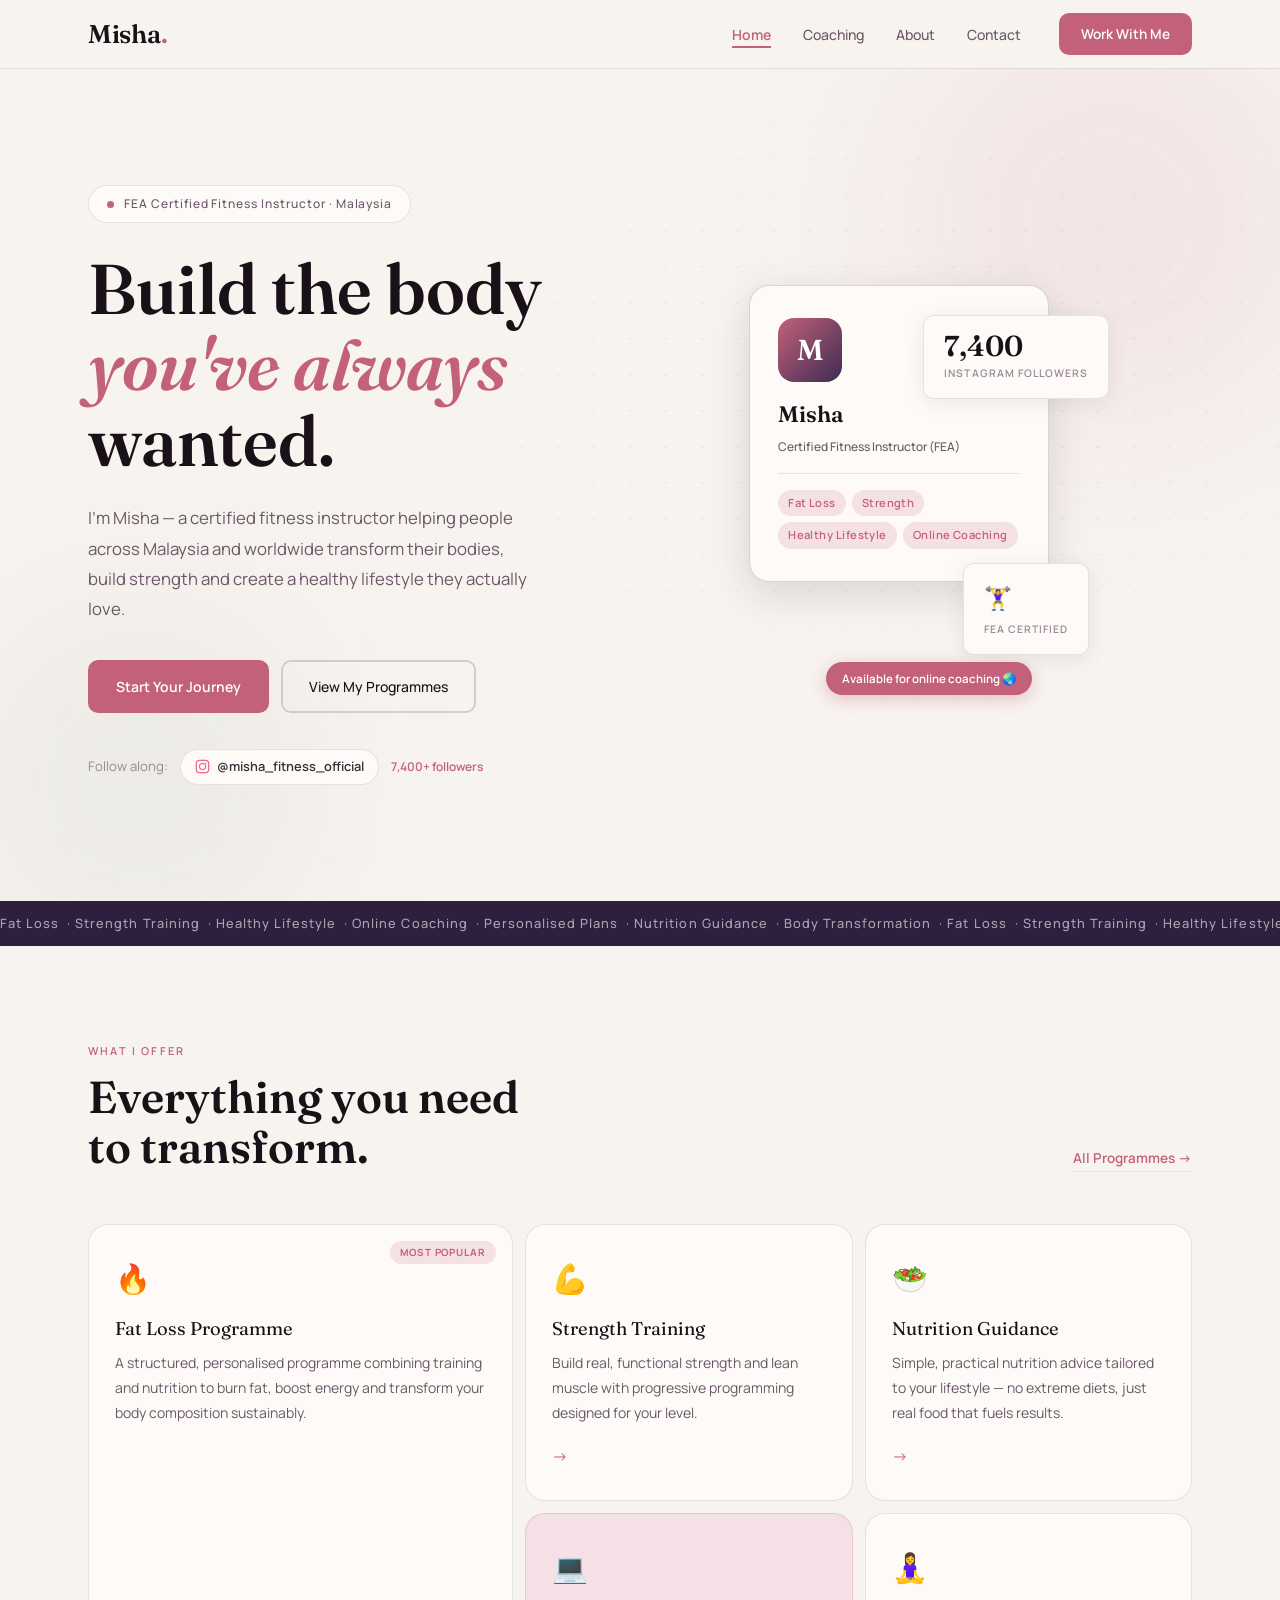
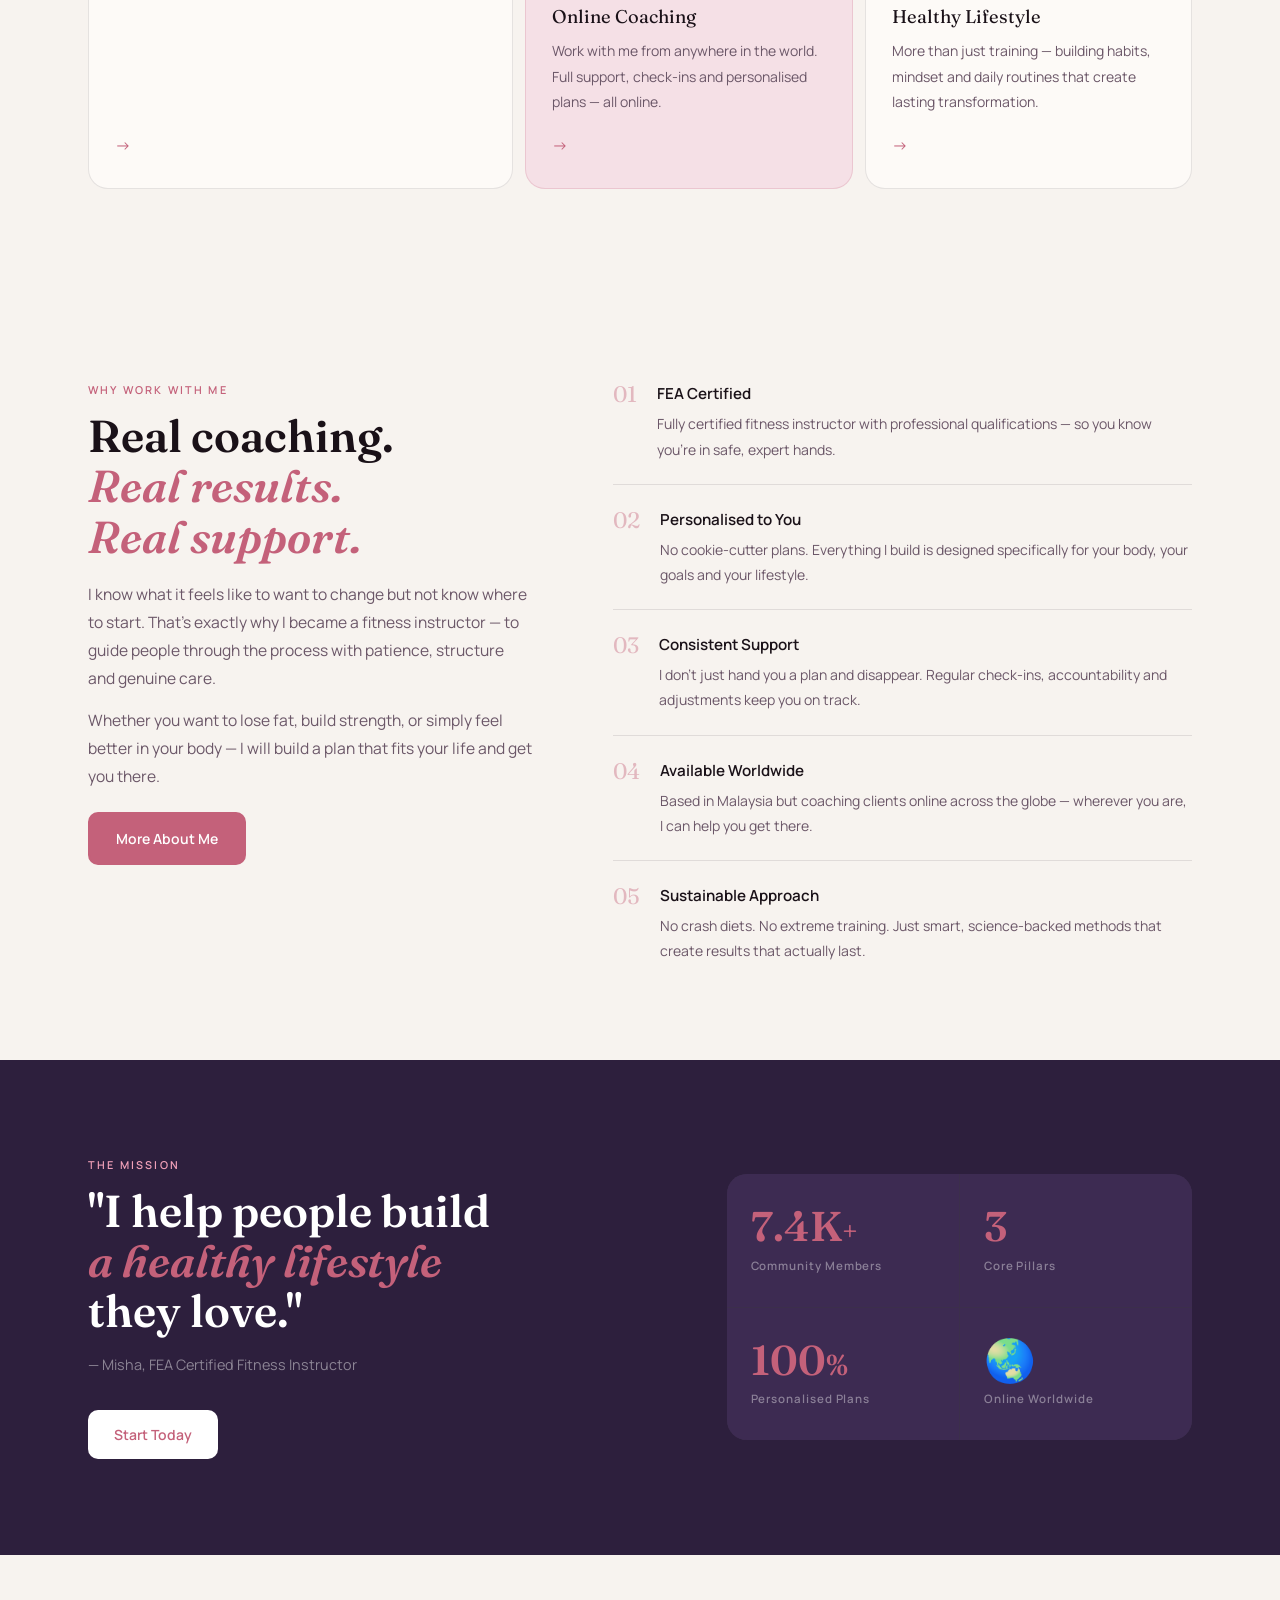
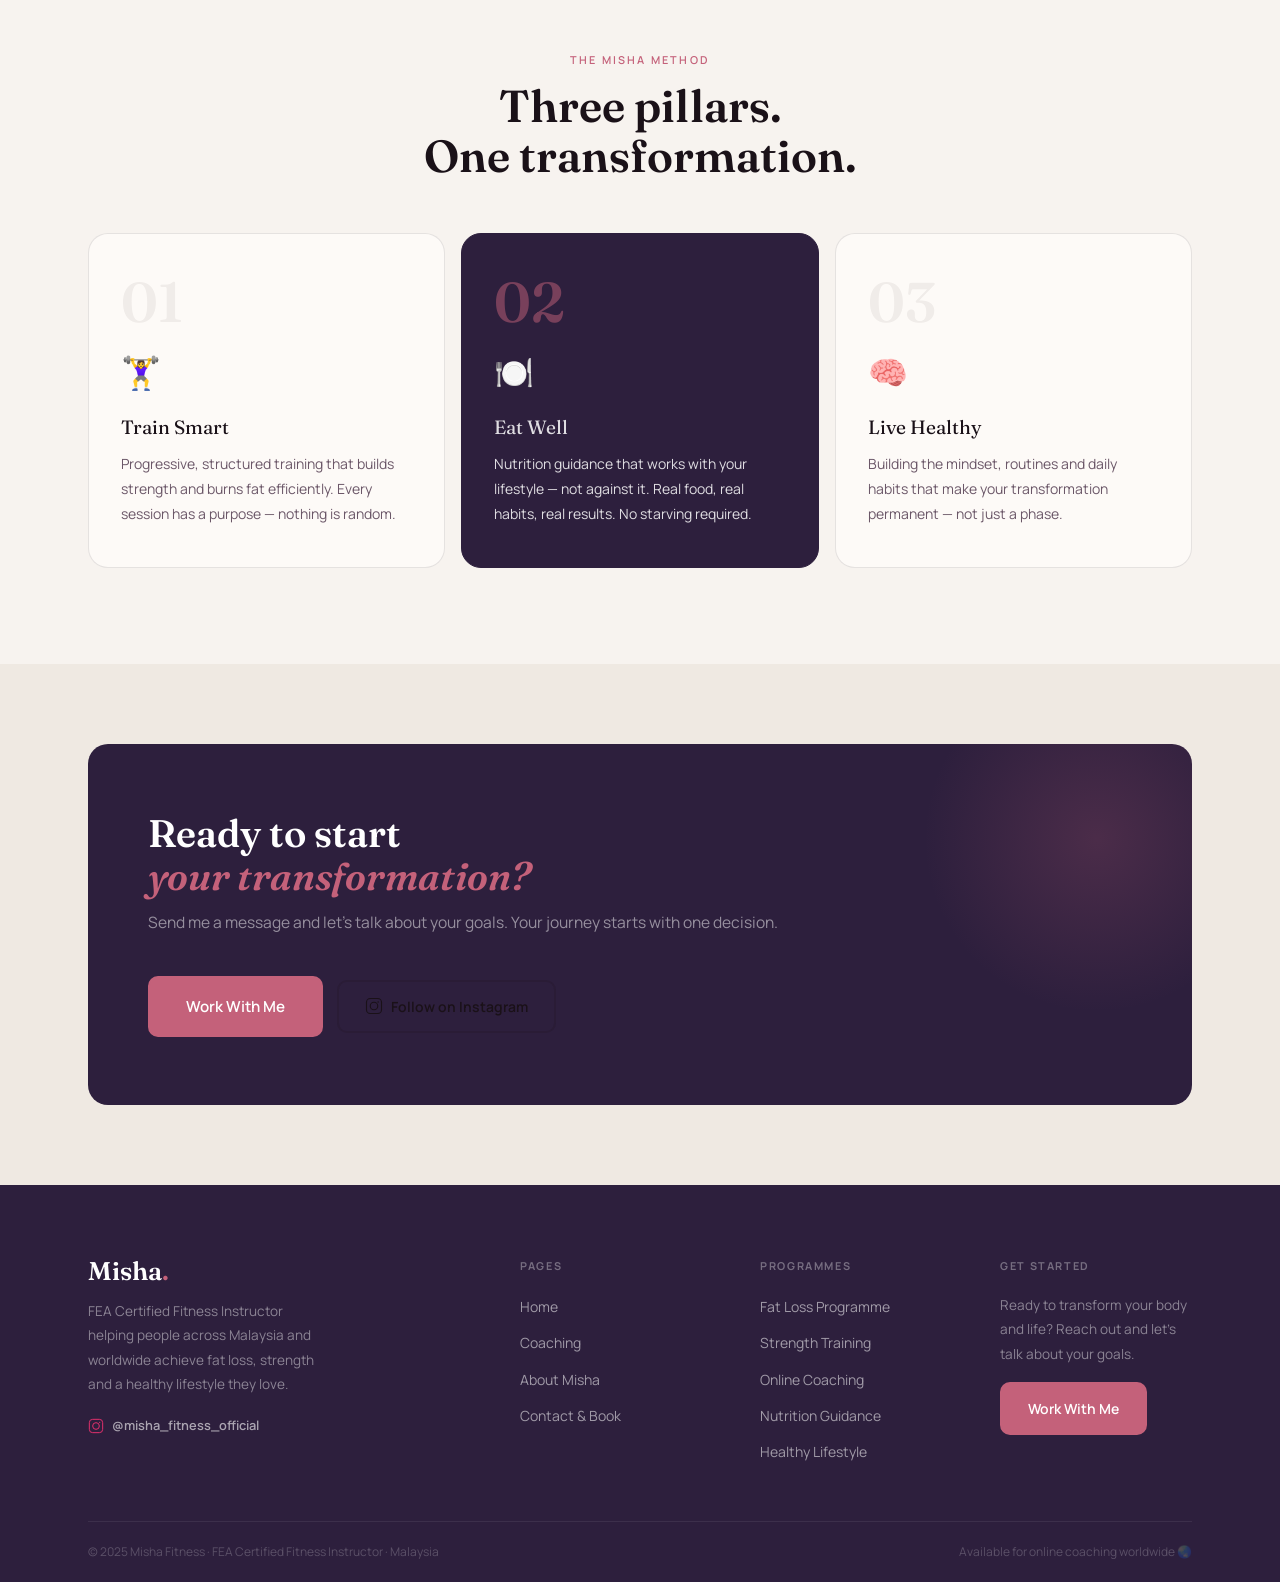
==== index.html @ bc916548 "Add files via upload" ====
<!DOCTYPE html>
<html lang="en">
<head>
  <meta charset="UTF-8"/>
  <meta name="viewport" content="width=device-width, initial-scale=1.0"/>
  <title>Misha Fitness — Certified Fitness Instructor | Malaysia</title>
  <meta name="description" content="Misha Fitness — Certified Fitness Instructor helping you achieve fat loss, strength and a healthy lifestyle. Online coaching, personalised programmes and more."/>
  <link rel="stylesheet" href="styles.css"/>
  <link rel="preconnect" href="https://fonts.googleapis.com"/>
  <link rel="preconnect" href="https://fonts.gstatic.com" crossorigin/>
  <link href="https://fonts.googleapis.com/css2?family=Fraunces:ital,wght@0,300;0,600;0,700;1,300;1,600&family=Manrope:wght@300;400;500;600&display=swap" rel="stylesheet"/>
</head>
<body>

  <div class="preloader" id="preloader">
    <div class="pl-inner">
      <div class="pl-name">Misha<span>.</span></div>
      <div class="pl-sub">Fitness & Coaching</div>
      <div class="pl-bar"><div class="pl-fill"></div></div>
    </div>
  </div>

  <nav class="nav" id="nav">
    <div class="nav-wrap">
      <a href="index.html" class="nav-logo">
        Misha<span>.</span>
      </a>
      <ul class="nav-menu" id="navMenu">
        <li><a href="index.html" class="nm active">Home</a></li>
        <li><a href="coaching.html" class="nm">Coaching</a></li>
        <li><a href="about.html" class="nm">About</a></li>
        <li><a href="contact.html" class="nm">Contact</a></li>
      </ul>
      <a href="contact.html" class="nav-cta">Work With Me</a>
      <button class="burger" id="burger" aria-label="Menu">
        <span></span><span></span><span></span>
      </button>
    </div>
  </nav>

  <section class="hero">
    <div class="hero-bg">
      <div class="hbg-blob blob-1"></div>
      <div class="hbg-blob blob-2"></div>
      <div class="hbg-dots" id="heroDots"></div>
    </div>
    <div class="hero-body">
      <div class="hero-left">
        <div class="hero-badge reveal-up">
          <span class="hb-dot"></span>
          FEA Certified Fitness Instructor · Malaysia
        </div>
        <h1 class="hero-h1 reveal-up d1">
          Build the body<br/>
          <em>you've always</em><br/>
          wanted.
        </h1>
        <p class="hero-p reveal-up d2">
          I'm Misha — a certified fitness instructor helping people across Malaysia and worldwide transform their bodies, build strength and create a healthy lifestyle they actually love.
        </p>
        <div class="hero-btns reveal-up d3">
          <a href="contact.html" class="btn-primary">Start Your Journey</a>
          <a href="coaching.html" class="btn-outline">View My Programmes</a>
        </div>
        <div class="hero-social reveal-up d4">
          <span>Follow along:</span>
          <a href="https://www.instagram.com/misha_fitness_official" target="_blank" class="social-pill">
            <svg viewBox="0 0 24 24" fill="none"><rect x="2" y="2" width="20" height="20" rx="5" stroke="currentColor" stroke-width="1.5"/><circle cx="12" cy="12" r="5" stroke="currentColor" stroke-width="1.5"/><circle cx="17.5" cy="6.5" r="1" fill="currentColor"/></svg>
            @misha_fitness_official
          </a>
          <span class="social-count">7,400+ followers</span>
        </div>
      </div>
      <div class="hero-right reveal-right">
        <div class="hero-visual">
          <div class="hv-main-card">
            <div class="hv-avatar">M</div>
            <div class="hv-name">Misha</div>
            <div class="hv-title">Certified Fitness Instructor (FEA)</div>
            <div class="hv-divider"></div>
            <div class="hv-tags">
              <span>Fat Loss</span>
              <span>Strength</span>
              <span>Healthy Lifestyle</span>
              <span>Online Coaching</span>
            </div>
          </div>
          <div class="hv-stat-card hvc-top">
            <div class="hvc-num" data-target="7400">0</div>
            <div class="hvc-lbl">Instagram Followers</div>
          </div>
          <div class="hv-stat-card hvc-bot">
            <div class="hvc-icon">🏋️‍♀️</div>
            <div class="hvc-lbl">FEA Certified</div>
          </div>
          <div class="hv-float-pill">Available for online coaching 🌏</div>
        </div>
      </div>
    </div>
  </section>

  <div class="scroll-strip">
    <div class="ss-track">
      <span>Fat Loss &nbsp;·&nbsp; </span>
      <span>Strength Training &nbsp;·&nbsp; </span>
      <span>Healthy Lifestyle &nbsp;·&nbsp; </span>
      <span>Online Coaching &nbsp;·&nbsp; </span>
      <span>Personalised Plans &nbsp;·&nbsp; </span>
      <span>Nutrition Guidance &nbsp;·&nbsp; </span>
      <span>Body Transformation &nbsp;·&nbsp; </span>
      <span>Fat Loss &nbsp;·&nbsp; </span>
      <span>Strength Training &nbsp;·&nbsp; </span>
      <span>Healthy Lifestyle &nbsp;·&nbsp; </span>
      <span>Online Coaching &nbsp;·&nbsp; </span>
      <span>Personalised Plans &nbsp;·&nbsp; </span>
      <span>Nutrition Guidance &nbsp;·&nbsp; </span>
      <span>Body Transformation &nbsp;·&nbsp; </span>
    </div>
  </div>

  <section class="section offer-section">
    <div class="container">
      <div class="sec-head">
        <div>
          <div class="sec-label reveal-up">What I Offer</div>
          <h2 class="sec-title reveal-up d1">Everything you need<br/>to transform.</h2>
        </div>
        <a href="coaching.html" class="sec-link reveal-up d2">All Programmes →</a>
      </div>
      <div class="offer-grid">
        <a href="coaching.html" class="offer-card oc-large reveal-up">
          <div class="oc-tag">Most Popular</div>
          <div class="oc-icon">🔥</div>
          <h3>Fat Loss Programme</h3>
          <p>A structured, personalised programme combining training and nutrition to burn fat, boost energy and transform your body composition sustainably.</p>
          <div class="oc-arrow">→</div>
        </a>
        <a href="coaching.html" class="offer-card reveal-up d1">
          <div class="oc-icon">💪</div>
          <h3>Strength Training</h3>
          <p>Build real, functional strength and lean muscle with progressive programming designed for your level.</p>
          <div class="oc-arrow">→</div>
        </a>
        <a href="coaching.html" class="offer-card reveal-up d2">
          <div class="oc-icon">🥗</div>
          <h3>Nutrition Guidance</h3>
          <p>Simple, practical nutrition advice tailored to your lifestyle — no extreme diets, just real food that fuels results.</p>
          <div class="oc-arrow">→</div>
        </a>
        <a href="coaching.html" class="offer-card oc-accent reveal-up d1">
          <div class="oc-icon">💻</div>
          <h3>Online Coaching</h3>
          <p>Work with me from anywhere in the world. Full support, check-ins and personalised plans — all online.</p>
          <div class="oc-arrow">→</div>
        </a>
        <a href="coaching.html" class="offer-card reveal-up d2">
          <div class="oc-icon">🧘‍♀️</div>
          <h3>Healthy Lifestyle</h3>
          <p>More than just training — building habits, mindset and daily routines that create lasting transformation.</p>
          <div class="oc-arrow">→</div>
        </a>
      </div>
    </div>
  </section>

  <section class="section why-section">
    <div class="container">
      <div class="why-grid">
        <div class="why-left reveal-up">
          <div class="sec-label">Why Work With Me</div>
          <h2 class="sec-title">Real coaching.<br/><em>Real results.<br/>Real support.</em></h2>
          <p>I know what it feels like to want to change but not know where to start. That's exactly why I became a fitness instructor — to guide people through the process with patience, structure and genuine care.</p>
          <p>Whether you want to lose fat, build strength, or simply feel better in your body — I will build a plan that fits your life and get you there.</p>
          <a href="about.html" class="btn-primary">More About Me</a>
        </div>
        <div class="why-right">
          <div class="why-point reveal-up">
            <div class="wp-num">01</div>
            <div class="wp-body">
              <h4>FEA Certified</h4>
              <p>Fully certified fitness instructor with professional qualifications — so you know you're in safe, expert hands.</p>
            </div>
          </div>
          <div class="why-point reveal-up d1">
            <div class="wp-num">02</div>
            <div class="wp-body">
              <h4>Personalised to You</h4>
              <p>No cookie-cutter plans. Everything I build is designed specifically for your body, your goals and your lifestyle.</p>
            </div>
          </div>
          <div class="why-point reveal-up d2">
            <div class="wp-num">03</div>
            <div class="wp-body">
              <h4>Consistent Support</h4>
              <p>I don't just hand you a plan and disappear. Regular check-ins, accountability and adjustments keep you on track.</p>
            </div>
          </div>
          <div class="why-point reveal-up d3">
            <div class="wp-num">04</div>
            <div class="wp-body">
              <h4>Available Worldwide</h4>
              <p>Based in Malaysia but coaching clients online across the globe — wherever you are, I can help you get there.</p>
            </div>
          </div>
          <div class="why-point reveal-up d4">
            <div class="wp-num">05</div>
            <div class="wp-body">
              <h4>Sustainable Approach</h4>
              <p>No crash diets. No extreme training. Just smart, science-backed methods that create results that actually last.</p>
            </div>
          </div>
        </div>
      </div>
    </div>
  </section>

  <section class="transform-strip">
    <div class="ts-inner">
      <div class="ts-text reveal-up">
        <div class="sec-label light">The Mission</div>
        <h2>"I help people build<br/><em>a healthy lifestyle</em><br/>they love."</h2>
        <p>— Misha, FEA Certified Fitness Instructor</p>
        <a href="contact.html" class="btn-light">Start Today</a>
      </div>
      <div class="ts-stats reveal-right">
        <div class="tss-item">
          <div class="tss-num">7.4K<span>+</span></div>
          <div class="tss-lbl">Community Members</div>
        </div>
        <div class="tss-item">
          <div class="tss-num">3</div>
          <div class="tss-lbl">Core Pillars</div>
        </div>
        <div class="tss-item">
          <div class="tss-num">100<span>%</span></div>
          <div class="tss-lbl">Personalised Plans</div>
        </div>
        <div class="tss-item">
          <div class="tss-num">🌏</div>
          <div class="tss-lbl">Online Worldwide</div>
        </div>
      </div>
    </div>
  </section>

  <section class="section pillars-section">
    <div class="container">
      <div class="sec-head centered">
        <div class="sec-label reveal-up">The Misha Method</div>
        <h2 class="sec-title reveal-up d1">Three pillars.<br/>One transformation.</h2>
      </div>
      <div class="pillars-grid">
        <div class="pillar-card reveal-up">
          <div class="pillar-num">01</div>
          <div class="pillar-icon">🏋️‍♀️</div>
          <h3>Train Smart</h3>
          <p>Progressive, structured training that builds strength and burns fat efficiently. Every session has a purpose — nothing is random.</p>
        </div>
        <div class="pillar-card pc-accent reveal-up d1">
          <div class="pillar-num">02</div>
          <div class="pillar-icon">🍽️</div>
          <h3>Eat Well</h3>
          <p>Nutrition guidance that works with your lifestyle — not against it. Real food, real habits, real results. No starving required.</p>
        </div>
        <div class="pillar-card reveal-up d2">
          <div class="pillar-num">03</div>
          <div class="pillar-icon">🧠</div>
          <h3>Live Healthy</h3>
          <p>Building the mindset, routines and daily habits that make your transformation permanent — not just a phase.</p>
        </div>
      </div>
    </div>
  </section>

  <section class="cta-section">
    <div class="container">
      <div class="cta-box reveal-up">
        <div class="cta-left">
          <h2>Ready to start<br/><em>your transformation?</em></h2>
          <p>Send me a message and let's talk about your goals. Your journey starts with one decision.</p>
        </div>
        <div class="cta-right">
          <a href="contact.html" class="btn-primary btn-large">Work With Me</a>
          <a href="https://www.instagram.com/misha_fitness_official" target="_blank" class="btn-insta">
            <svg viewBox="0 0 24 24" fill="none" width="18"><rect x="2" y="2" width="20" height="20" rx="5" stroke="currentColor" stroke-width="1.5"/><circle cx="12" cy="12" r="5" stroke="currentColor" stroke-width="1.5"/><circle cx="17.5" cy="6.5" r="1" fill="currentColor"/></svg>
            Follow on Instagram
          </a>
        </div>
      </div>
    </div>
  </section>

  <footer class="footer">
    <div class="container">
      <div class="footer-grid">
        <div class="fg-brand">
          <div class="fg-logo">Misha<span>.</span></div>
          <p>FEA Certified Fitness Instructor helping people across Malaysia and worldwide achieve fat loss, strength and a healthy lifestyle they love.</p>
          <a href="https://www.instagram.com/misha_fitness_official" target="_blank" class="fg-insta">
            <svg viewBox="0 0 24 24" fill="none" width="16"><rect x="2" y="2" width="20" height="20" rx="5" stroke="currentColor" stroke-width="1.5"/><circle cx="12" cy="12" r="5" stroke="currentColor" stroke-width="1.5"/><circle cx="17.5" cy="6.5" r="1" fill="currentColor"/></svg>
            @misha_fitness_official
          </a>
        </div>
        <div class="fg-col">
          <h4>Pages</h4>
          <ul>
            <li><a href="index.html">Home</a></li>
            <li><a href="coaching.html">Coaching</a></li>
            <li><a href="about.html">About Misha</a></li>
            <li><a href="contact.html">Contact & Book</a></li>
          </ul>
        </div>
        <div class="fg-col">
          <h4>Programmes</h4>
          <ul>
            <li><a href="coaching.html">Fat Loss Programme</a></li>
            <li><a href="coaching.html">Strength Training</a></li>
            <li><a href="coaching.html">Online Coaching</a></li>
            <li><a href="coaching.html">Nutrition Guidance</a></li>
            <li><a href="coaching.html">Healthy Lifestyle</a></li>
          </ul>
        </div>
        <div class="fg-col">
          <h4>Get Started</h4>
          <p>Ready to transform your body and life? Reach out and let's talk about your goals.</p>
          <a href="contact.html" class="btn-primary" style="margin-top:16px; display:inline-flex;">Work With Me</a>
        </div>
      </div>
      <div class="footer-bottom">
        <span>© 2025 Misha Fitness · FEA Certified Fitness Instructor · Malaysia</span>
        <span>Available for online coaching worldwide 🌏</span>
      </div>
    </div>
  </footer>

  <script src="script.js"></script>
</body>
</html>
---- styles.css ----
*, *::before, *::after { box-sizing: border-box; margin: 0; padding: 0; }

:root {
  --bg:        #F7F3EF;
  --bg-soft:   #EFE9E2;
  --bg-card:   #FDFAF7;
  --bg-dark:   #2D1F3D;
  --bg-mid:    #3D2B52;

  --text:      #1A1118;
  --text-mid:  #3D2D3A;
  --text-soft: #6B5768;
  --text-faint:#9A8896;

  --rose:      #C4617A; 
  --rose-deep: #A04860;
  --rose-pale: #F5E0E6;
  --sage:      #5A7A6A;
  --sage-pale: #E0EDEA;
  --gold:      #C4956A;
  --gold-pale: #F5EAD8;

  --border:    rgba(26,17,24,0.1);
  --border-mid:rgba(26,17,24,0.16);

  --font-h: 'Fraunces', Georgia, serif;
  --font-b: 'Manrope', system-ui, sans-serif;

  --r:    10px;
  --r-lg: 20px;
  --shadow:    0 4px 20px rgba(45,31,61,0.08);
  --shadow-md: 0 12px 40px rgba(45,31,61,0.14);
}

html { scroll-behavior: smooth; }

body {
  background: var(--bg);
  color: var(--text);
  font-family: var(--font-b);
  font-weight: 400;
  line-height: 1.65;
  overflow-x: hidden;
}

a { text-decoration: none; color: inherit; }
ul { list-style: none; }

h1 { font-family: var(--font-h); font-weight: 600; line-height: 1.08; color: var(--text); }
h2 { font-family: var(--font-h); font-weight: 600; line-height: 1.12; color: var(--text); }
h3 { font-family: var(--font-h); font-weight: 400; font-size: 1.2rem; color: var(--text); line-height: 1.25; }
h4 { font-family: var(--font-b); font-weight: 600; font-size: 0.95rem; color: var(--text); }
p  { color: var(--text-soft); font-size: 0.975rem; line-height: 1.8; }
em { font-style: italic; color: var(--rose); font-family: var(--font-h); }
strong { color: var(--text-mid); font-weight: 600; }

.container { max-width: 1160px; margin: 0 auto; padding: 0 28px; }
.section    { padding: 96px 0; }

.sec-label {
  font-size: 0.68rem;
  font-weight: 600;
  letter-spacing: 0.2em;
  text-transform: uppercase;
  color: var(--rose);
  margin-bottom: 12px;
  display: block;
}
.sec-label.light { color: #F0A0B8; }

.sec-head {
  display: flex;
  align-items: flex-end;
  justify-content: space-between;
  gap: 24px;
  flex-wrap: wrap;
  margin-bottom: 52px;
}
.sec-head.centered { display: block; text-align: center; max-width: 560px; margin: 0 auto 52px; }

.sec-title { font-size: clamp(1.9rem, 3.5vw, 2.8rem); }

.sec-link {
  font-size: 0.85rem;
  font-weight: 600;
  color: var(--rose);
  border-bottom: 1px solid var(--rose-pale);
  padding-bottom: 2px;
  white-space: nowrap;
  transition: all 0.2s;
}
.sec-link:hover { border-color: var(--rose); }

.btn-primary {
  display: inline-flex;
  align-items: center;
  gap: 8px;
  background: var(--rose);
  color: #fff;
  padding: 13px 26px;
  border-radius: var(--r);
  font-family: var(--font-b);
  font-size: 0.875rem;
  font-weight: 600;
  border: 2px solid var(--rose);
  transition: all 0.25s;
  cursor: pointer;
}
.btn-primary:hover {
  background: var(--rose-deep);
  border-color: var(--rose-deep);
  transform: translateY(-2px);
  box-shadow: 0 8px 24px rgba(196,97,122,0.3);
}

.btn-outline {
  display: inline-flex;
  align-items: center;
  background: transparent;
  color: var(--text);
  padding: 13px 26px;
  border-radius: var(--r);
  font-size: 0.875rem;
  font-weight: 500;
  border: 2px solid var(--border-mid);
  transition: all 0.25s;
}
.btn-outline:hover { border-color: var(--text); background: rgba(26,17,24,0.04); }

.btn-outline-sm {
  display: inline-flex;
  align-items: center;
  font-size: 0.82rem;
  font-weight: 600;
  color: var(--rose);
  border-bottom: 1px solid var(--rose-pale);
  padding-bottom: 2px;
  margin-top: 16px;
  transition: all 0.2s;
}
.btn-outline-sm:hover { border-color: var(--rose); }
.btn-outline-sm.light { color: rgba(255,255,255,0.8); border-color: rgba(255,255,255,0.3); }
.btn-outline-sm.light:hover { color: #fff; border-color: rgba(255,255,255,0.8); }

.btn-ghost-dark {
  display: inline-flex;
  align-items: center;
  background: transparent;
  color: var(--text);
  padding: 12px 22px;
  border-radius: var(--r);
  font-size: 0.85rem;
  font-weight: 600;
  border: 2px solid var(--border-mid);
  transition: all 0.25s;
  width: 100%;
  justify-content: center;
}
.btn-ghost-dark:hover { border-color: var(--rose); color: var(--rose); }

.btn-large { padding: 16px 36px; font-size: 0.95rem; }
.btn-full   { width: 100%; justify-content: center; }

.btn-light {
  display: inline-flex;
  align-items: center;
  background: #fff;
  color: var(--rose);
  padding: 13px 26px;
  border-radius: var(--r);
  font-size: 0.875rem;
  font-weight: 600;
  transition: all 0.25s;
}
.btn-light:hover { background: var(--rose-pale); transform: translateY(-2px); }

.btn-insta {
  display: inline-flex;
  align-items: center;
  gap: 8px;
  background: transparent;
  color: var(--text);
  padding: 13px 26px;
  border-radius: var(--r);
  font-size: 0.875rem;
  font-weight: 600;
  border: 2px solid var(--border-mid);
  transition: all 0.25s;
}
.btn-insta:hover { border-color: #E1306C; color: #E1306C; }

.btn-insta-full {
  display: flex;
  align-items: center;
  gap: 10px;
  background: linear-gradient(135deg, #f09433, #e6683c, #dc2743, #cc2366, #bc1888);
  color: #fff;
  padding: 14px 24px;
  border-radius: var(--r);
  font-size: 0.875rem;
  font-weight: 600;
  transition: all 0.25s;
  width: 100%;
  justify-content: center;
  margin-top: 16px;
}
.btn-insta-full:hover { opacity: 0.9; transform: translateY(-2px); }

.preloader {
  position: fixed;
  inset: 0;
  background: var(--bg-dark);
  z-index: 9999;
  display: flex;
  align-items: center;
  justify-content: center;
  transition: opacity 0.5s, visibility 0.5s;
}
.preloader.done { opacity: 0; visibility: hidden; }

.pl-inner { text-align: center; }

.pl-name {
  font-family: var(--font-h);
  font-size: 3rem;
  font-weight: 600;
  color: #fff;
  line-height: 1;
  margin-bottom: 8px;
}
.pl-name span { color: var(--rose); }

.pl-sub {
  font-size: 0.75rem;
  letter-spacing: 0.2em;
  text-transform: uppercase;
  color: rgba(255,255,255,0.4);
  margin-bottom: 28px;
}

.pl-bar {
  width: 180px;
  height: 2px;
  background: rgba(255,255,255,0.12);
  border-radius: 2px;
  overflow: hidden;
  margin: 0 auto;
}
.pl-fill {
  height: 100%;
  background: var(--rose);
  width: 0;
  animation: pl-grow 1.3s cubic-bezier(0.4,0,0.2,1) forwards;
}
@keyframes pl-grow { to { width: 100%; } }

.nav {
  position: sticky;
  top: 0;
  z-index: 800;
  background: rgba(247,243,239,0.96);
  backdrop-filter: blur(16px);
  -webkit-backdrop-filter: blur(16px);
  border-bottom: 1px solid var(--border);
  transition: box-shadow 0.3s;
}
.nav.scrolled { box-shadow: 0 4px 24px rgba(45,31,61,0.1); }

.nav-wrap {
  max-width: 1160px;
  margin: 0 auto;
  padding: 0 28px;
  height: 68px;
  display: flex;
  align-items: center;
  gap: 24px;
}

.nav-logo {
  font-family: var(--font-h);
  font-size: 1.6rem;
  font-weight: 600;
  color: var(--text);
  flex-shrink: 0;
  letter-spacing: -0.01em;
}
.nav-logo span { color: var(--rose); }

.nav-menu {
  display: flex;
  align-items: center;
  gap: 4px;
  margin-left: auto;
}

.nm {
  font-size: 0.875rem;
  font-weight: 500;
  color: var(--text-soft);
  padding: 7px 14px;
  border-radius: 8px;
  transition: all 0.2s;
  position: relative;
}
.nm::after {
  content: '';
  position: absolute;
  bottom: 3px; left: 14px; right: 14px;
  height: 1.5px;
  background: var(--rose);
  transform: scaleX(0);
  transition: transform 0.25s;
}
.nm:hover { color: var(--text); }
.nm.active { color: var(--rose); font-weight: 600; }
.nm:hover::after, .nm.active::after { transform: scaleX(1); }

.nav-cta {
  background: var(--rose);
  color: #fff;
  padding: 10px 22px;
  border-radius: var(--r);
  font-size: 0.85rem;
  font-weight: 600;
  transition: all 0.22s;
  flex-shrink: 0;
}
.nav-cta:hover { background: var(--rose-deep); transform: translateY(-1px); }

.burger {
  display: none;
  flex-direction: column;
  gap: 5px;
  background: none;
  border: none;
  cursor: pointer;
  padding: 4px;
  margin-left: auto;
}
.burger span { display: block; width: 22px; height: 2px; background: var(--text); border-radius: 2px; transition: all 0.3s; }
.burger.open span:nth-child(1) { transform: translateY(7px) rotate(45deg); }
.burger.open span:nth-child(2) { opacity: 0; }
.burger.open span:nth-child(3) { transform: translateY(-7px) rotate(-45deg); }

.hero {
  min-height: calc(100vh - 68px);
  position: relative;
  overflow: hidden;
  display: flex;
  flex-direction: column;
}

.hero-bg { position: absolute; inset: 0; pointer-events: none; }

.hbg-blob {
  position: absolute;
  border-radius: 50%;
  filter: blur(80px);
}

.blob-1 {
  width: 500px; height: 500px;
  background: radial-gradient(circle, rgba(196,97,122,0.12), transparent);
  top: -100px; right: -80px;
  animation: blob-drift 9s ease-in-out infinite alternate;
}

.blob-2 {
  width: 400px; height: 400px;
  background: radial-gradient(circle, rgba(90,122,106,0.09), transparent);
  bottom: -80px; left: -60px;
  animation: blob-drift 11s ease-in-out infinite alternate-reverse;
}

@keyframes blob-drift {
  from { transform: translate(0,0) scale(1); }
  to   { transform: translate(30px,20px) scale(1.1); }
}

.hbg-dots {
  position: absolute;
  inset: 0;
  background-image: radial-gradient(rgba(196,97,122,0.12) 1.5px, transparent 1.5px);
  background-size: 36px 36px;
  mask-image: radial-gradient(ellipse 60% 60% at 70% 40%, black 30%, transparent 80%);
}

.hero-body {
  flex: 1;
  display: grid;
  grid-template-columns: 1.1fr 1fr;
  align-items: center;
  max-width: 1160px;
  margin: 0 auto;
  padding: 80px 28px;
  width: 100%;
  position: relative;
  z-index: 2;
}

.hero-left { padding-right: 52px; }

.hero-badge {
  display: inline-flex;
  align-items: center;
  gap: 10px;
  font-size: 0.75rem;
  font-weight: 500;
  letter-spacing: 0.08em;
  color: var(--text-soft);
  background: var(--bg-card);
  border: 1px solid var(--border);
  padding: 8px 18px;
  border-radius: 100px;
  margin-bottom: 28px;
}

.hb-dot {
  width: 7px; height: 7px;
  background: var(--rose);
  border-radius: 50%;
  animation: dot-pulse 2.5s ease-in-out infinite;
  flex-shrink: 0;
}
@keyframes dot-pulse {
  0%,100% { transform: scale(1); opacity: 1; }
  50%      { transform: scale(1.5); opacity: 0.5; }
}

.hero-h1 {
  font-size: clamp(3rem, 5.5vw, 5rem);
  margin-bottom: 24px;
}

.hero-p {
  font-size: 1.05rem;
  max-width: 440px;
  margin-bottom: 36px;
  line-height: 1.8;
}

.hero-btns { display: flex; gap: 12px; flex-wrap: wrap; margin-bottom: 36px; }

.hero-social {
  display: flex;
  align-items: center;
  gap: 12px;
  flex-wrap: wrap;
  font-size: 0.82rem;
  color: var(--text-faint);
}

.social-pill {
  display: inline-flex;
  align-items: center;
  gap: 7px;
  font-size: 0.8rem;
  font-weight: 600;
  color: var(--text-mid);
  background: var(--bg-card);
  border: 1px solid var(--border);
  padding: 6px 14px;
  border-radius: 100px;
  transition: all 0.2s;
}
.social-pill svg { width: 15px; height: 15px; color: #E1306C; }
.social-pill:hover { border-color: #E1306C; color: #E1306C; }

.social-count {
  font-size: 0.75rem;
  font-weight: 600;
  color: var(--rose);
}

.hero-right { display: flex; align-items: center; justify-content: center; }

.hero-visual {
  position: relative;
  width: 360px;
  height: 400px;
}

.hv-main-card {
  position: absolute;
  top: 0; left: 0;
  width: 300px;
  background: var(--bg-card);
  border: 1px solid var(--border-mid);
  border-radius: var(--r-lg);
  padding: 32px 28px;
  box-shadow: var(--shadow-md);
  animation: float-card 4.5s ease-in-out infinite;
}
@keyframes float-card {
  0%,100% { transform: translateY(0); }
  50%      { transform: translateY(-12px); }
}

.hv-avatar {
  width: 64px; height: 64px;
  border-radius: 16px;
  background: linear-gradient(135deg, var(--rose), var(--bg-mid));
  color: #fff;
  display: flex;
  align-items: center;
  justify-content: center;
  font-family: var(--font-h);
  font-size: 1.8rem;
  font-weight: 600;
  margin-bottom: 14px;
}

.hv-name {
  font-family: var(--font-h);
  font-size: 1.4rem;
  font-weight: 600;
  color: var(--text);
  margin-bottom: 4px;
}

.hv-title {
  font-size: 0.75rem;
  font-weight: 500;
  color: var(--text-soft);
  margin-bottom: 16px;
}

.hv-divider { height: 1px; background: var(--border); margin-bottom: 16px; }

.hv-tags { display: flex; flex-wrap: wrap; gap: 6px; }
.hv-tags span {
  font-size: 0.7rem;
  font-weight: 600;
  letter-spacing: 0.04em;
  color: var(--rose);
  background: var(--rose-pale);
  padding: 4px 10px;
  border-radius: 100px;
}

.hv-stat-card {
  position: absolute;
  background: var(--bg-card);
  border: 1px solid var(--border);
  border-radius: var(--r);
  padding: 16px 20px;
  box-shadow: var(--shadow);
}

.hvc-top { top: 30px; right: 0; }
.hvc-bot { bottom: 30px; right: 20px; }

.hvc-num {
  font-family: var(--font-h);
  font-size: 1.8rem;
  font-weight: 600;
  color: var(--text);
  line-height: 1;
  margin-bottom: 4px;
}

.hvc-lbl {
  font-size: 0.65rem;
  font-weight: 600;
  letter-spacing: 0.1em;
  text-transform: uppercase;
  color: var(--text-faint);
}

.hvc-icon { font-size: 1.4rem; margin-bottom: 4px; }

.hv-float-pill {
  position: absolute;
  bottom: -10px;
  left: 50%;
  transform: translateX(-50%);
  background: var(--rose);
  color: #fff;
  font-size: 0.72rem;
  font-weight: 600;
  padding: 7px 16px;
  border-radius: 100px;
  white-space: nowrap;
  box-shadow: 0 4px 16px rgba(196,97,122,0.35);
  animation: pill-pulse 3s ease-in-out infinite;
}
@keyframes pill-pulse {
  0%,100% { box-shadow: 0 4px 16px rgba(196,97,122,0.35); }
  50%      { box-shadow: 0 4px 28px rgba(196,97,122,0.55); }
}

.scroll-strip {
  background: var(--bg-dark);
  overflow: hidden;
  padding: 12px 0;
}
.ss-track {
  display: flex;
  white-space: nowrap;
  font-size: 0.8rem;
  font-weight: 500;
  letter-spacing: 0.08em;
  color: rgba(255,255,255,0.6);
  animation: strip-scroll 25s linear infinite;
}
@keyframes strip-scroll {
  from { transform: translateX(0); }
  to   { transform: translateX(-50%); }
}

.offer-grid {
  display: grid;
  grid-template-columns: 1.3fr 1fr 1fr;
  grid-template-rows: auto auto;
  gap: 12px;
}

.offer-card {
  background: var(--bg-card);
  border: 1px solid var(--border);
  border-radius: var(--r-lg);
  padding: 30px 26px;
  display: flex;
  flex-direction: column;
  gap: 10px;
  position: relative;
  transition: all 0.3s cubic-bezier(0.25,0.46,0.45,0.94);
  overflow: hidden;
}

.offer-card::after {
  content: '';
  position: absolute;
  top: 0; left: 0; right: 0;
  height: 3px;
  background: linear-gradient(to right, var(--rose), var(--gold));
  transform: scaleX(0);
  transform-origin: left;
  transition: transform 0.3s;
}

.offer-card:hover { transform: translateY(-5px); box-shadow: var(--shadow-md); }
.offer-card:hover::after { transform: scaleX(1); }

.oc-large { grid-row: 1 / 3; }
.oc-accent { background: var(--rose-pale); border-color: rgba(196,97,122,0.2); }

.oc-tag {
  position: absolute;
  top: 16px; right: 16px;
  font-size: 0.62rem;
  font-weight: 700;
  letter-spacing: 0.1em;
  text-transform: uppercase;
  color: var(--rose);
  background: var(--rose-pale);
  padding: 3px 10px;
  border-radius: 100px;
}

.oc-icon { font-size: 1.8rem; margin-bottom: 4px; }
.offer-card h3 { font-size: 1.15rem; }
.offer-card p  { font-size: 0.875rem; flex: 1; }

.oc-arrow {
  font-size: 1rem;
  color: var(--rose);
  margin-top: 8px;
  transition: transform 0.25s;
}
.offer-card:hover .oc-arrow { transform: translateX(4px); }

.why-grid {
  display: grid;
  grid-template-columns: 1fr 1.3fr;
  gap: 80px;
  align-items: start;
}

.why-left .sec-title { margin-bottom: 18px; }
.why-left p { margin-bottom: 14px; }
.why-left .btn-primary { margin-top: 8px; }

.why-right { display: flex; flex-direction: column; gap: 0; }

.why-point {
  display: flex;
  gap: 20px;
  padding: 22px 0;
  border-bottom: 1px solid var(--border);
  align-items: flex-start;
  transition: background 0.2s;
}
.why-point:first-child { padding-top: 0; }
.why-point:last-child  { border-bottom: none; padding-bottom: 0; }

.wp-num {
  font-family: var(--font-h);
  font-size: 1.4rem;
  color: var(--rose);
  opacity: 0.4;
  flex-shrink: 0;
  line-height: 1;
  margin-top: 2px;
}

.wp-body h4 { margin-bottom: 5px; font-size: 0.95rem; }
.wp-body p  { font-size: 0.875rem; }

.transform-strip {
  background: var(--bg-dark);
  padding: 96px 0;
}

.ts-inner {
  max-width: 1160px;
  margin: 0 auto;
  padding: 0 28px;
  display: grid;
  grid-template-columns: 1.2fr 1fr;
  gap: 80px;
  align-items: center;
}

.ts-text h2 { color: #fff; font-size: clamp(1.8rem, 3.5vw, 2.8rem); margin-bottom: 16px; }
.ts-text em { color: var(--rose); }
.ts-text p  { color: rgba(255,255,255,0.45); font-size: 0.9rem; margin-bottom: 32px; }

.ts-stats {
  display: grid;
  grid-template-columns: 1fr 1fr;
  gap: 1px;
  background: rgba(255,255,255,0.07);
  border-radius: var(--r-lg);
  overflow: hidden;
}

.tss-item {
  background: var(--bg-mid);
  padding: 32px 24px;
  transition: background 0.25s;
}
.tss-item:hover { background: rgba(196,97,122,0.2); }

.tss-num {
  font-family: var(--font-h);
  font-size: 2.6rem;
  font-weight: 600;
  color: var(--rose);
  line-height: 1;
  margin-bottom: 8px;
}
.tss-num span { font-size: 1.8rem; }

.tss-lbl {
  font-size: 0.72rem;
  font-weight: 600;
  letter-spacing: 0.08em;
  color: rgba(255,255,255,0.4);
}

.pillars-grid {
  display: grid;
  grid-template-columns: repeat(3,1fr);
  gap: 16px;
}

.pillar-card {
  background: var(--bg-card);
  border: 1px solid var(--border);
  border-radius: var(--r-lg);
  padding: 40px 32px;
  position: relative;
  overflow: hidden;
  transition: all 0.3s;
}

.pillar-card::before {
  content: '';
  position: absolute;
  bottom: 0; left: 0; right: 0;
  height: 3px;
  background: linear-gradient(to right, var(--rose), var(--gold));
  transform: scaleX(0);
  transition: transform 0.3s;
}

.pillar-card:hover { transform: translateY(-5px); box-shadow: var(--shadow-md); }
.pillar-card:hover::before { transform: scaleX(1); }

.pc-accent { background: var(--bg-dark); border-color: var(--bg-dark); }
.pc-accent h3, .pc-accent p { color: rgba(255,255,255,0.85); }
.pc-accent .pillar-num { color: rgba(196,97,122,0.5); }

.pillar-num {
  font-family: var(--font-h);
  font-size: 3.5rem;
  font-weight: 600;
  color: rgba(26,17,24,0.06);
  line-height: 1;
  margin-bottom: 16px;
}

.pillar-icon { font-size: 2rem; margin-bottom: 16px; display: block; }
.pillar-card h3 { font-size: 1.2rem; margin-bottom: 12px; }
.pillar-card p  { font-size: 0.875rem; }

.cta-section { padding: 80px 0; background: var(--bg-soft); }

.cta-box {
  background: var(--bg-dark);
  border-radius: var(--r-lg);
  padding: 68px 60px;
  display: flex;
  align-items: center;
  justify-content: space-between;
  gap: 40px;
  flex-wrap: wrap;
  position: relative;
  overflow: hidden;
}

.cta-box::before {
  content: '';
  position: absolute;
  top: -80px; right: -80px;
  width: 350px; height: 350px;
  background: radial-gradient(circle, rgba(196,97,122,0.2), transparent 70%);
  pointer-events: none;
}

.cta-left h2 { color: #fff; font-size: clamp(1.7rem, 3vw, 2.4rem); margin-bottom: 10px; }
.cta-left em { color: var(--rose); }
.cta-left p  { color: rgba(255,255,255,0.5); }
.cta-right   { display: flex; gap: 14px; align-items: center; flex-wrap: wrap; flex-shrink: 0; }

.footer { background: var(--bg-dark); padding: 72px 0 0; }

.footer-grid {
  display: grid;
  grid-template-columns: 2fr 1fr 1fr 1fr;
  gap: 48px;
  padding-bottom: 56px;
  border-bottom: 1px solid rgba(255,255,255,0.07);
}

.fg-logo {
  font-family: var(--font-h);
  font-size: 1.6rem;
  font-weight: 600;
  color: #fff;
  margin-bottom: 14px;
  line-height: 1.1;
}
.fg-logo span { color: var(--rose); }

.fg-brand p { font-size: 0.85rem; color: rgba(255,255,255,0.45); max-width: 240px; margin-bottom: 18px; }

.fg-insta {
  display: inline-flex;
  align-items: center;
  gap: 8px;
  font-size: 0.8rem;
  font-weight: 600;
  color: rgba(255,255,255,0.6);
  transition: color 0.2s;
}
.fg-insta svg { color: #E1306C; }
.fg-insta:hover { color: #fff; }

.fg-col h4 {
  font-size: 0.68rem;
  font-weight: 700;
  letter-spacing: 0.15em;
  text-transform: uppercase;
  color: rgba(255,255,255,0.35);
  margin-bottom: 18px;
  font-family: var(--font-b);
}

.fg-col ul { display: flex; flex-direction: column; gap: 10px; }
.fg-col ul a { font-size: 0.875rem; color: rgba(255,255,255,0.55); transition: color 0.2s; }
.fg-col ul a:hover { color: #fff; }
.fg-col p { font-size: 0.85rem; color: rgba(255,255,255,0.45); }

.footer-bottom {
  display: flex;
  justify-content: space-between;
  padding: 20px 0;
  font-size: 0.75rem;
  color: rgba(255,255,255,0.22);
  flex-wrap: wrap;
  gap: 8px;
}

.page-hero {
  background: var(--bg-soft);
  border-bottom: 1px solid var(--border);
  padding: 80px 0 64px;
  position: relative;
  overflow: hidden;
}

.page-hero::after {
  content: '';
  position: absolute;
  right: -60px; top: 50%;
  transform: translateY(-50%);
  width: 360px; height: 360px;
  background: radial-gradient(circle, rgba(196,97,122,0.08), transparent 70%);
  pointer-events: none;
}

.short-hero { padding: 72px 0 56px; }

.breadcrumb { font-size: 0.75rem; color: var(--text-faint); margin-bottom: 18px; }
.breadcrumb a { color: var(--text-faint); transition: color 0.2s; }
.breadcrumb a:hover { color: var(--rose); }

.ph-h1 { font-size: clamp(2.4rem, 5vw, 4.2rem); margin-bottom: 16px; }
.ph-sub { font-size: 1.05rem; max-width: 520px; color: var(--text-mid); }

.featured-programme {
  background: var(--bg-card);
  border: 1px solid var(--border-mid);
  border-radius: var(--r-lg);
  padding: 52px 48px;
  margin-bottom: 48px;
  position: relative;
  overflow: hidden;
}

.featured-programme::before {
  content: '';
  position: absolute;
  top: 0; left: 0; right: 0;
  height: 4px;
  background: linear-gradient(to right, var(--rose), var(--gold));
}

.fp-badge {
  display: inline-block;
  font-size: 0.68rem;
  font-weight: 700;
  letter-spacing: 0.12em;
  text-transform: uppercase;
  color: var(--rose);
  background: var(--rose-pale);
  padding: 5px 14px;
  border-radius: 100px;
  margin-bottom: 24px;
}

.fp-inner {
  display: grid;
  grid-template-columns: 1.3fr 1fr;
  gap: 64px;
  align-items: start;
}

.fp-icon { font-size: 2.5rem; margin-bottom: 12px; }
.fp-left h2 { font-size: 2.2rem; margin-bottom: 14px; }
.fp-left p.fp-desc { font-size: 1rem; color: var(--text-mid); margin-bottom: 16px; }
.fp-left p { font-size: 0.9rem; margin-bottom: 24px; }

.fp-includes { margin-bottom: 28px; }
.fpi-label { font-size: 0.72rem; font-weight: 700; letter-spacing: 0.1em; text-transform: uppercase; color: var(--text-faint); margin-bottom: 12px; }
.fpi-list { display: flex; flex-direction: column; gap: 8px; }
.fpi-list span { font-size: 0.875rem; color: var(--text-mid); font-weight: 500; }

.fp-visual {
  background: var(--bg-dark);
  border-radius: var(--r-lg);
  padding: 40px 32px;
  text-align: center;
}

.fpv-icon { font-size: 3rem; margin-bottom: 8px; }
.fpv-label {
  font-family: var(--font-h);
  font-size: 1.6rem;
  color: #fff;
  margin-bottom: 20px;
}
.fpv-divider { height: 1px; background: rgba(255,255,255,0.1); margin-bottom: 20px; }
.fpv-points { display: flex; flex-direction: column; gap: 10px; }
.fpv-points div { font-size: 0.875rem; color: rgba(255,255,255,0.65); }

.programmes-grid {
  display: grid;
  grid-template-columns: repeat(3, 1fr);
  gap: 14px;
  margin-bottom: 72px;
}

.prog-card {
  background: var(--bg-card);
  border: 1px solid var(--border);
  border-radius: var(--r-lg);
  padding: 32px 28px;
  display: flex;
  flex-direction: column;
  transition: all 0.3s;
}
.prog-card:hover { transform: translateY(-5px); box-shadow: var(--shadow-md); border-color: var(--border-mid); }

.prog-accent { background: var(--rose-pale); border-color: rgba(196,97,122,0.2); }
.prog-dark { background: var(--bg-dark); border-color: var(--bg-dark); }
.prog-dark h3, .prog-dark p { color: rgba(255,255,255,0.85); }
.prog-dark .prog-icon { opacity: 1; }

.prog-icon { font-size: 2rem; margin-bottom: 14px; }
.prog-card h3 { font-size: 1.1rem; margin-bottom: 10px; }
.prog-card p  { font-size: 0.875rem; flex: 1; }

.prog-for { margin-top: 16px; }
.pf-label { font-size: 0.65rem; font-weight: 700; letter-spacing: 0.1em; text-transform: uppercase; color: var(--text-faint); margin-bottom: 8px; }
.pf-tags { display: flex; flex-wrap: wrap; gap: 6px; }
.pf-tags span {
  font-size: 0.7rem;
  font-weight: 500;
  color: var(--text-soft);
  background: var(--bg-soft);
  border: 1px solid var(--border);
  padding: 3px 10px;
  border-radius: 100px;
}

.hiw-section { margin-top: 80px; }
.hiw-section .sec-title { margin-bottom: 40px; }

.hiw-steps {
  display: flex;
  align-items: flex-start;
  gap: 0;
}

.hiw-step {
  flex: 1;
  text-align: center;
  padding: 0 16px;
}

.hiws-num {
  font-family: var(--font-h);
  font-size: 2.5rem;
  font-weight: 600;
  color: var(--rose);
  opacity: 0.4;
  margin-bottom: 12px;
}

.hiw-step h4 { margin-bottom: 8px; }
.hiw-step p  { font-size: 0.85rem; }

.hiw-arrow {
  font-size: 1.5rem;
  color: var(--border-mid);
  padding-top: 8px;
  flex-shrink: 0;
}

.about-intro {
  display: grid;
  grid-template-columns: 280px 1fr;
  gap: 72px;
  align-items: start;
  margin-bottom: 96px;
}

.ai-visual { display: flex; flex-direction: column; gap: 14px; position: sticky; top: 90px; }

.ai-avatar {
  width: 220px; height: 220px;
  border-radius: 24px;
  background: linear-gradient(135deg, var(--rose), var(--bg-mid));
  color: #fff;
  display: flex;
  align-items: center;
  justify-content: center;
  font-family: var(--font-h);
  font-size: 4rem;
  font-weight: 600;
  box-shadow: var(--shadow-md);
}

.ai-cert {
  display: flex;
  align-items: center;
  gap: 12px;
  background: var(--bg-card);
  border: 1px solid var(--border);
  border-radius: var(--r);
  padding: 14px 16px;
}
.ai-cert .aic-icon { font-size: 1.6rem; }
.aic-title { font-size: 0.85rem; font-weight: 600; color: var(--text); }
.aic-sub   { font-size: 0.72rem; color: var(--text-soft); }

.ai-insta a {
  display: inline-flex;
  align-items: center;
  gap: 8px;
  font-size: 0.8rem;
  font-weight: 600;
  color: var(--text-soft);
  transition: color 0.2s;
}
.ai-insta a:hover { color: #E1306C; }
.ai-insta svg { color: #E1306C; }

.ai-text .sec-title { margin-bottom: 20px; }
.ai-text p { margin-bottom: 16px; max-width: 520px; }

.credentials-section { margin-bottom: 96px; }
.credentials-section .sec-title { margin-bottom: 40px; }

.cred-grid {
  display: grid;
  grid-template-columns: repeat(3,1fr);
  gap: 14px;
}

.cred-card {
  background: var(--bg-card);
  border: 1px solid var(--border);
  border-radius: var(--r-lg);
  padding: 32px 26px;
  transition: all 0.3s;
}
.cred-card:hover { transform: translateY(-4px); box-shadow: var(--shadow-md); border-color: rgba(196,97,122,0.3); }
.cc-icon { font-size: 1.8rem; margin-bottom: 14px; display: block; }
.cred-card h3 { font-size: 1rem; margin-bottom: 10px; }
.cred-card p  { font-size: 0.875rem; }

.approach-section {
  display: grid;
  grid-template-columns: 1fr 1.2fr;
  gap: 72px;
  align-items: start;
}

.ap-left .sec-title { margin-bottom: 18px; }
.ap-left p { margin-bottom: 16px; max-width: 420px; }

.ap-values { display: flex; flex-direction: column; gap: 0; }

.apv-item {
  display: flex;
  gap: 16px;
  padding: 22px 0;
  border-bottom: 1px solid var(--border);
  align-items: flex-start;
}
.apv-item:first-child { padding-top: 0; }
.apv-item:last-child  { border-bottom: none; padding-bottom: 0; }

.apv-mark { color: var(--rose); font-size: 0.8rem; flex-shrink: 0; margin-top: 3px; }
.apv-item strong { display: block; font-size: 0.95rem; margin-bottom: 5px; }
.apv-item p { font-size: 0.875rem; }

.contact-section { padding: 72px 0; }

.contact-grid {
  display: grid;
  grid-template-columns: 1.3fr 1fr;
  gap: 80px;
  align-items: start;
}

.cg-form .sec-title { margin-bottom: 12px; }
.cg-intro { margin-bottom: 36px; }

.the-form { display: flex; flex-direction: column; gap: 20px; }

.form-row-2 { display: grid; grid-template-columns: 1fr 1fr; gap: 14px; }

.fgroup { display: flex; flex-direction: column; gap: 7px; }

.fgroup label {
  font-size: 0.72rem;
  font-weight: 600;
  letter-spacing: 0.08em;
  text-transform: uppercase;
  color: var(--text-mid);
}

.fgroup input,
.fgroup select,
.fgroup textarea {
  background: var(--bg-card);
  border: 1.5px solid var(--border-mid);
  border-radius: var(--r);
  padding: 13px 16px;
  font-family: var(--font-b);
  font-size: 0.95rem;
  color: var(--text);
  outline: none;
  transition: border-color 0.22s, box-shadow 0.22s;
  width: 100%;
}
.fgroup input:focus,
.fgroup select:focus,
.fgroup textarea:focus {
  border-color: var(--rose);
  box-shadow: 0 0 0 3px rgba(196,97,122,0.1);
  background: #fff;
}
.fgroup input::placeholder,
.fgroup textarea::placeholder { color: var(--text-faint); }
.fgroup textarea { resize: vertical; min-height: 130px; }

.ferr { font-size: 0.75rem; color: #C0392B; min-height: 14px; }

.form-success {
  text-align: center;
  padding: 52px 28px;
  background: var(--sage-pale);
  border: 1px solid rgba(90,122,106,0.25);
  border-radius: var(--r-lg);
}

.fs-icon {
  width: 56px; height: 56px;
  background: var(--sage);
  color: #fff;
  border-radius: 50%;
  display: flex; align-items: center; justify-content: center;
  font-size: 1.5rem;
  margin: 0 auto 16px;
}

.form-success h3 { font-size: 1.4rem; margin-bottom: 10px; }
.form-success p  { font-size: 0.9rem; }

.cg-info { display: flex; flex-direction: column; gap: 0; position: sticky; top: 90px; }

.ci-prefer {
  background: var(--bg-card);
  border: 1px solid var(--border);
  border-radius: var(--r-lg);
  padding: 28px;
  margin-bottom: 28px;
}
.ci-prefer h3 { font-size: 1.1rem; margin-bottom: 8px; }
.ci-prefer p  { font-size: 0.875rem; }

.ci-block { padding: 0 0 24px; border-bottom: 1px solid var(--border); margin-bottom: 24px; }
.ci-block:last-child { border-bottom: none; margin-bottom: 0; }

.ci-label {
  font-size: 0.68rem;
  font-weight: 700;
  letter-spacing: 0.15em;
  text-transform: uppercase;
  color: var(--rose);
  margin-bottom: 10px;
  display: block;
}

.ci-main { font-size: 0.95rem; color: var(--text-mid); line-height: 1.7; }
.ci-main strong { color: var(--text); }

.ci-progs { display: flex; flex-direction: column; gap: 8px; margin-top: 4px; }
.cip-item { font-size: 0.875rem; font-weight: 500; color: var(--text-mid); }

.ci-facts { display: flex; flex-direction: column; gap: 8px; margin-top: 4px; }
.cif-item { font-size: 0.875rem; font-weight: 500; color: var(--text-mid); }

.reveal-up {
  opacity: 0;
  transform: translateY(26px);
  transition: opacity 0.65s ease, transform 0.65s ease;
}
.reveal-right {
  opacity: 0;
  transform: translateX(26px);
  transition: opacity 0.65s ease, transform 0.65s ease;
}
.reveal-up.visible,
.reveal-right.visible { opacity: 1; transform: translate(0); }

.d1 { transition-delay: 0.1s !important; }
.d2 { transition-delay: 0.2s !important; }
.d3 { transition-delay: 0.3s !important; }
.d4 { transition-delay: 0.4s !important; }

@media (max-width: 1080px) {
  .hero-body { grid-template-columns: 1fr; }
  .hero-left { padding-right: 0; }
  .hero-right { display: none; }
  .offer-grid { grid-template-columns: 1fr 1fr; }
  .oc-large { grid-row: auto; }
  .why-grid { grid-template-columns: 1fr; gap: 48px; }
  .ts-inner { grid-template-columns: 1fr; gap: 48px; }
  .pillars-grid { grid-template-columns: 1fr 1fr; }
  .fp-inner { grid-template-columns: 1fr; }
  .fp-right { display: none; }
  .programmes-grid { grid-template-columns: 1fr 1fr; }
  .cred-grid { grid-template-columns: 1fr 1fr; }
  .approach-section { grid-template-columns: 1fr; gap: 48px; }
  .about-intro { grid-template-columns: 1fr; gap: 40px; }
  .ai-visual { position: static; flex-direction: row; flex-wrap: wrap; }
  .contact-grid { grid-template-columns: 1fr; gap: 48px; }
  .cg-info { position: static; }
  .footer-grid { grid-template-columns: 1fr 1fr; gap: 32px; }
}

@media (max-width: 768px) {
  .section { padding: 64px 0; }
  .nav-menu, .nav-cta { display: none; }
  .burger { display: flex; }

  .nav-menu.open {
    display: flex;
    flex-direction: column;
    position: fixed;
    inset: 0;
    background: var(--bg);
    z-index: 700;
    align-items: center;
    justify-content: center;
    gap: 6px;
  }
  .nav-menu.open .nm { font-size: 2rem; font-family: var(--font-h); padding: 12px 24px; color: var(--text); }

  .offer-grid { grid-template-columns: 1fr; }
  .pillars-grid { grid-template-columns: 1fr; }
  .programmes-grid { grid-template-columns: 1fr; }
  .cred-grid { grid-template-columns: 1fr; }
  .footer-grid { grid-template-columns: 1fr; }
  .form-row-2 { grid-template-columns: 1fr; }
  .cta-box { padding: 40px 28px; flex-direction: column; align-items: flex-start; }
  .hiw-steps { flex-direction: column; gap: 24px; }
  .hiw-arrow { display: none; }
  .ai-avatar { width: 140px; height: 140px; font-size: 3rem; }
}

@media (max-width: 480px) {
  .hero-h1 { font-size: 2.8rem; }
  .ph-h1   { font-size: 2.4rem; }
  .cta-box { padding: 32px 20px; }
}
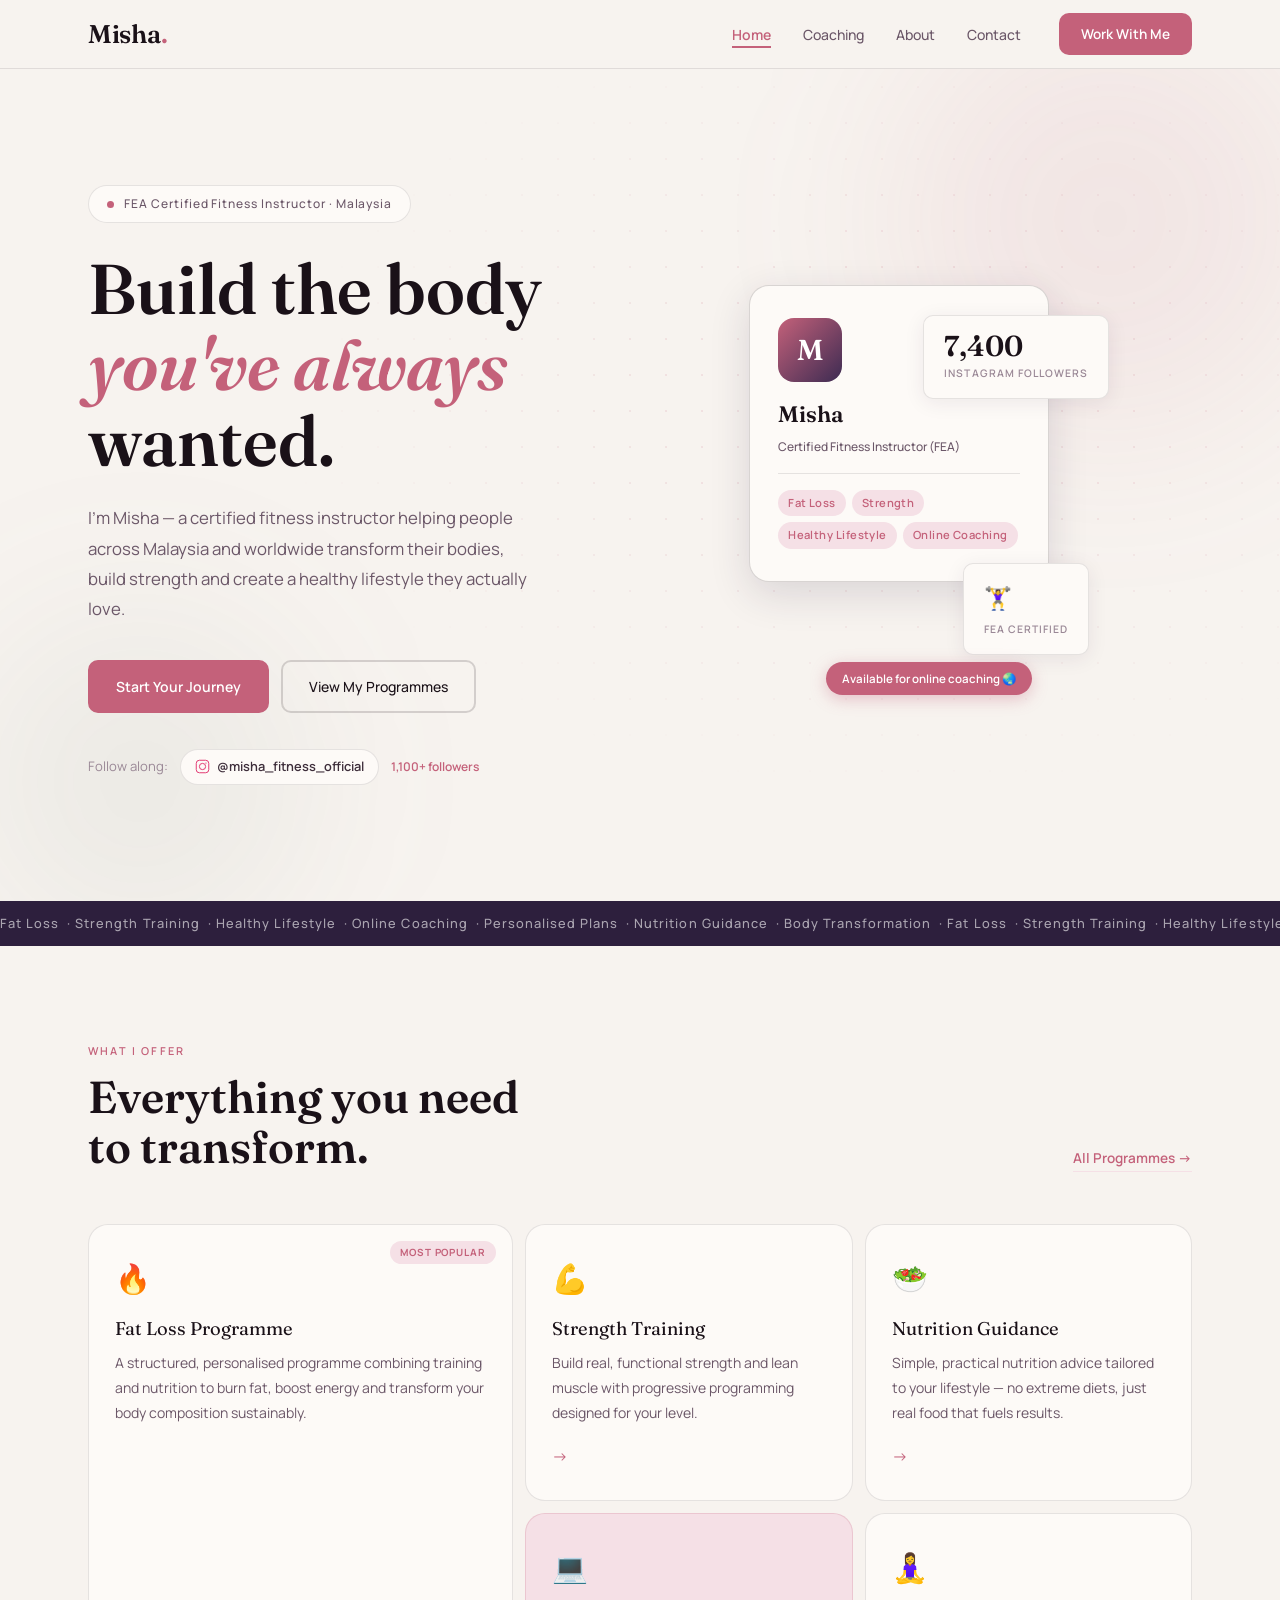
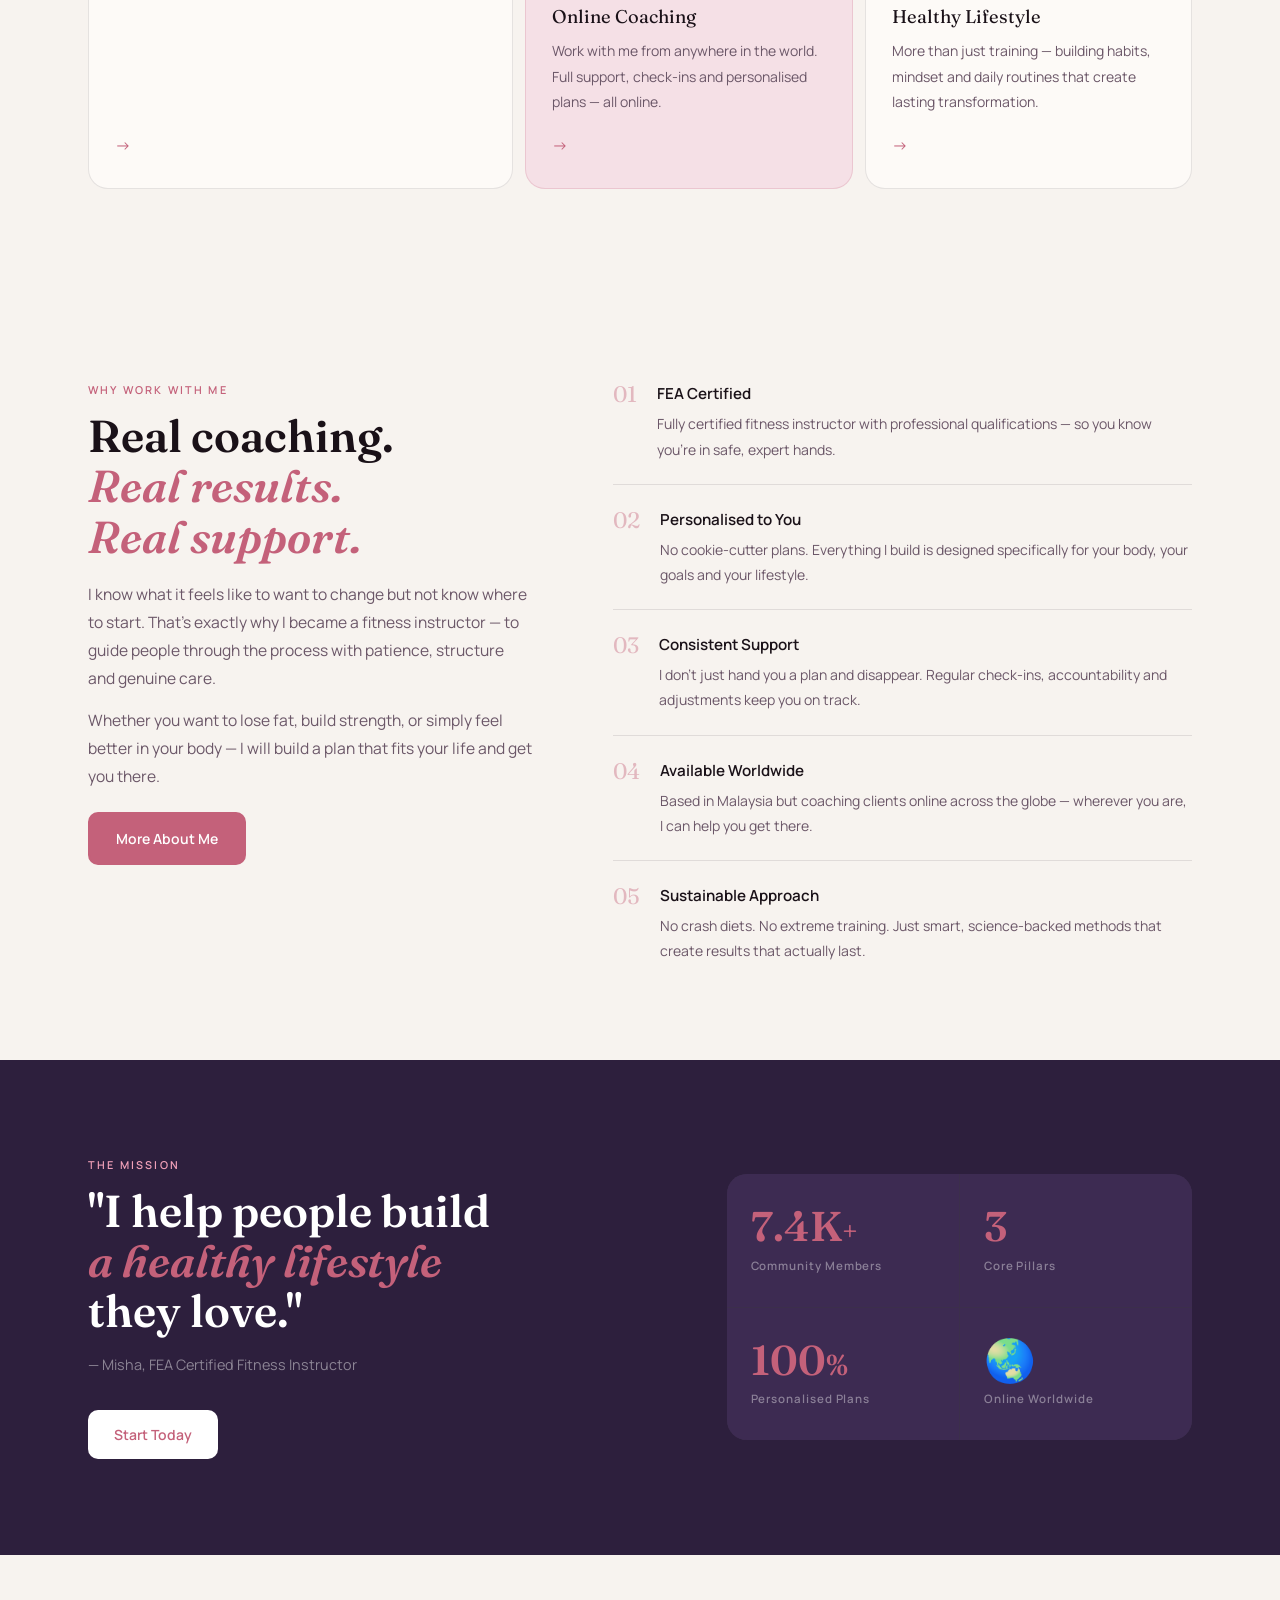
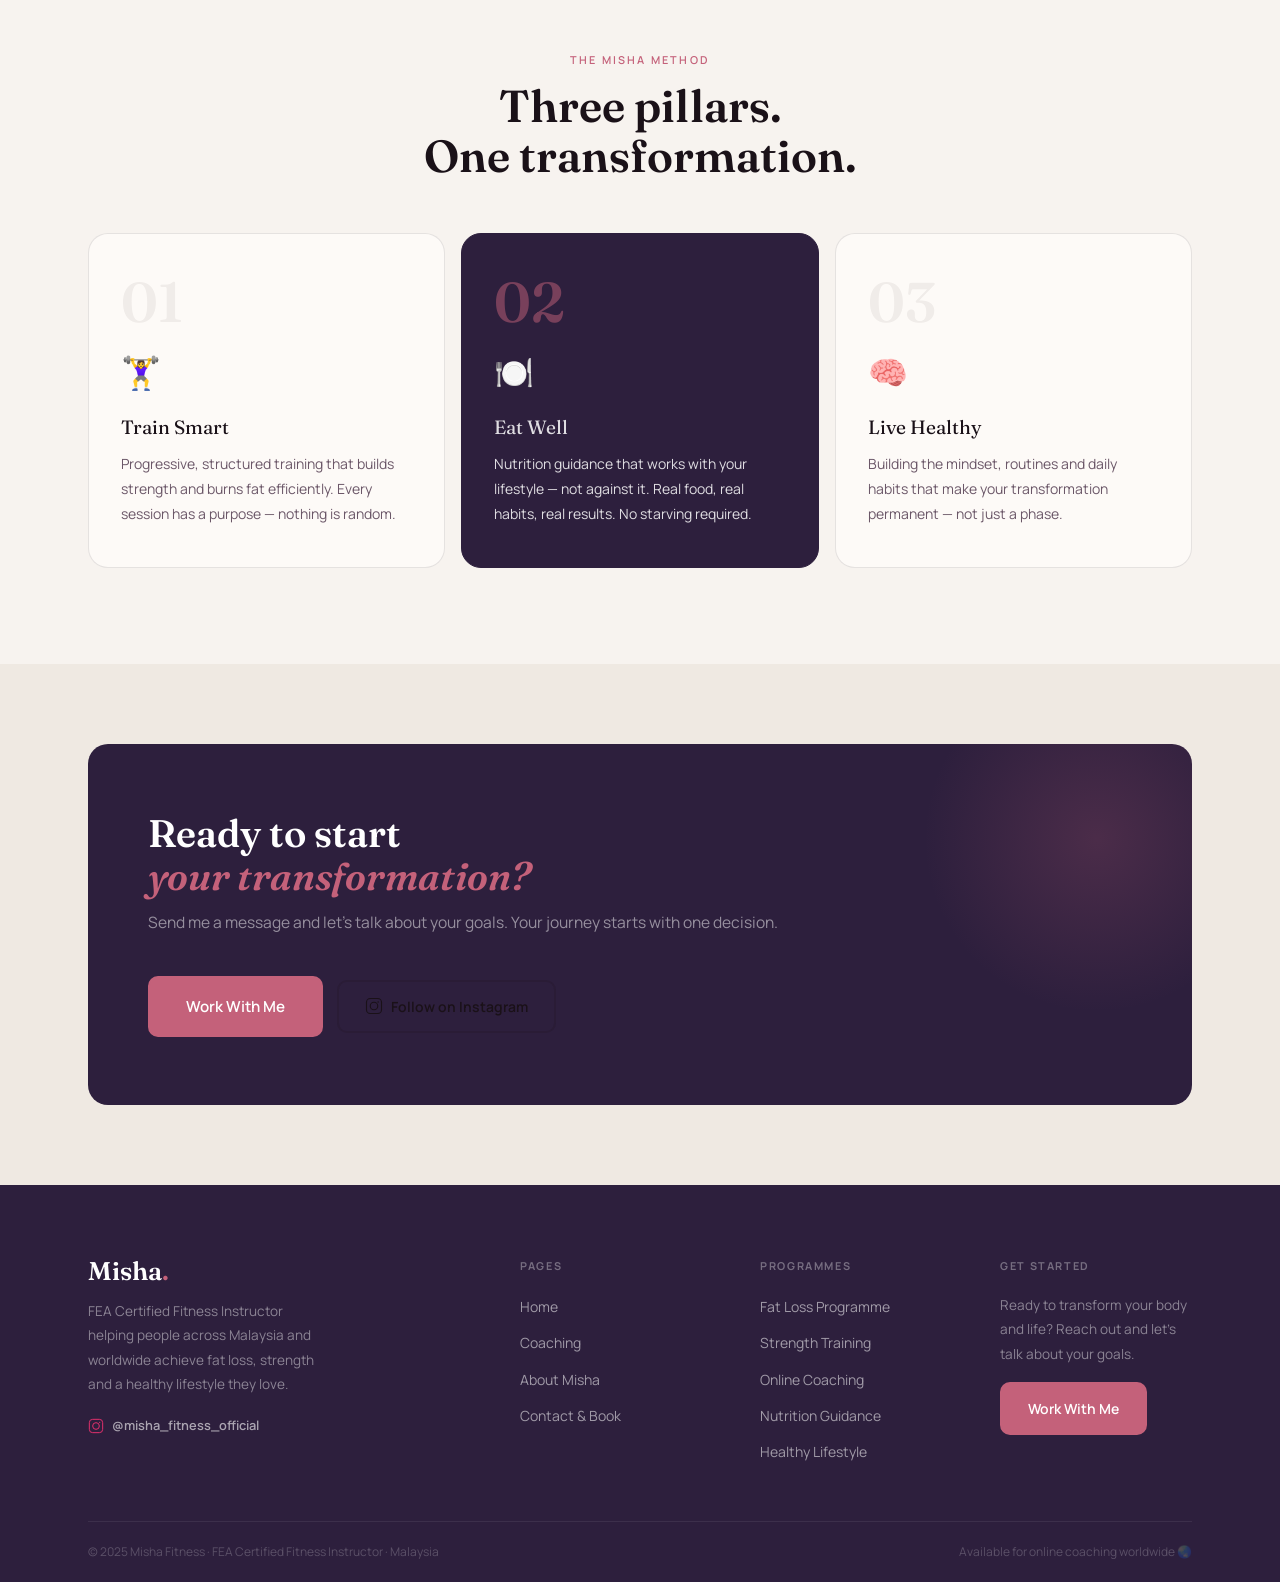
==== commit 65ea15fc: "index.html" ====
--- a/index.html
+++ b/index.html
@@ -68,7 +68,7 @@
             <svg viewBox="0 0 24 24" fill="none"><rect x="2" y="2" width="20" height="20" rx="5" stroke="currentColor" stroke-width="1.5"/><circle cx="12" cy="12" r="5" stroke="currentColor" stroke-width="1.5"/><circle cx="17.5" cy="6.5" r="1" fill="currentColor"/></svg>
             @misha_fitness_official
           </a>
-          <span class="social-count">7,400+ followers</span>
+          <span class="social-count">1,100+ followers</span>
         </div>
       </div>
       <div class="hero-right reveal-right">
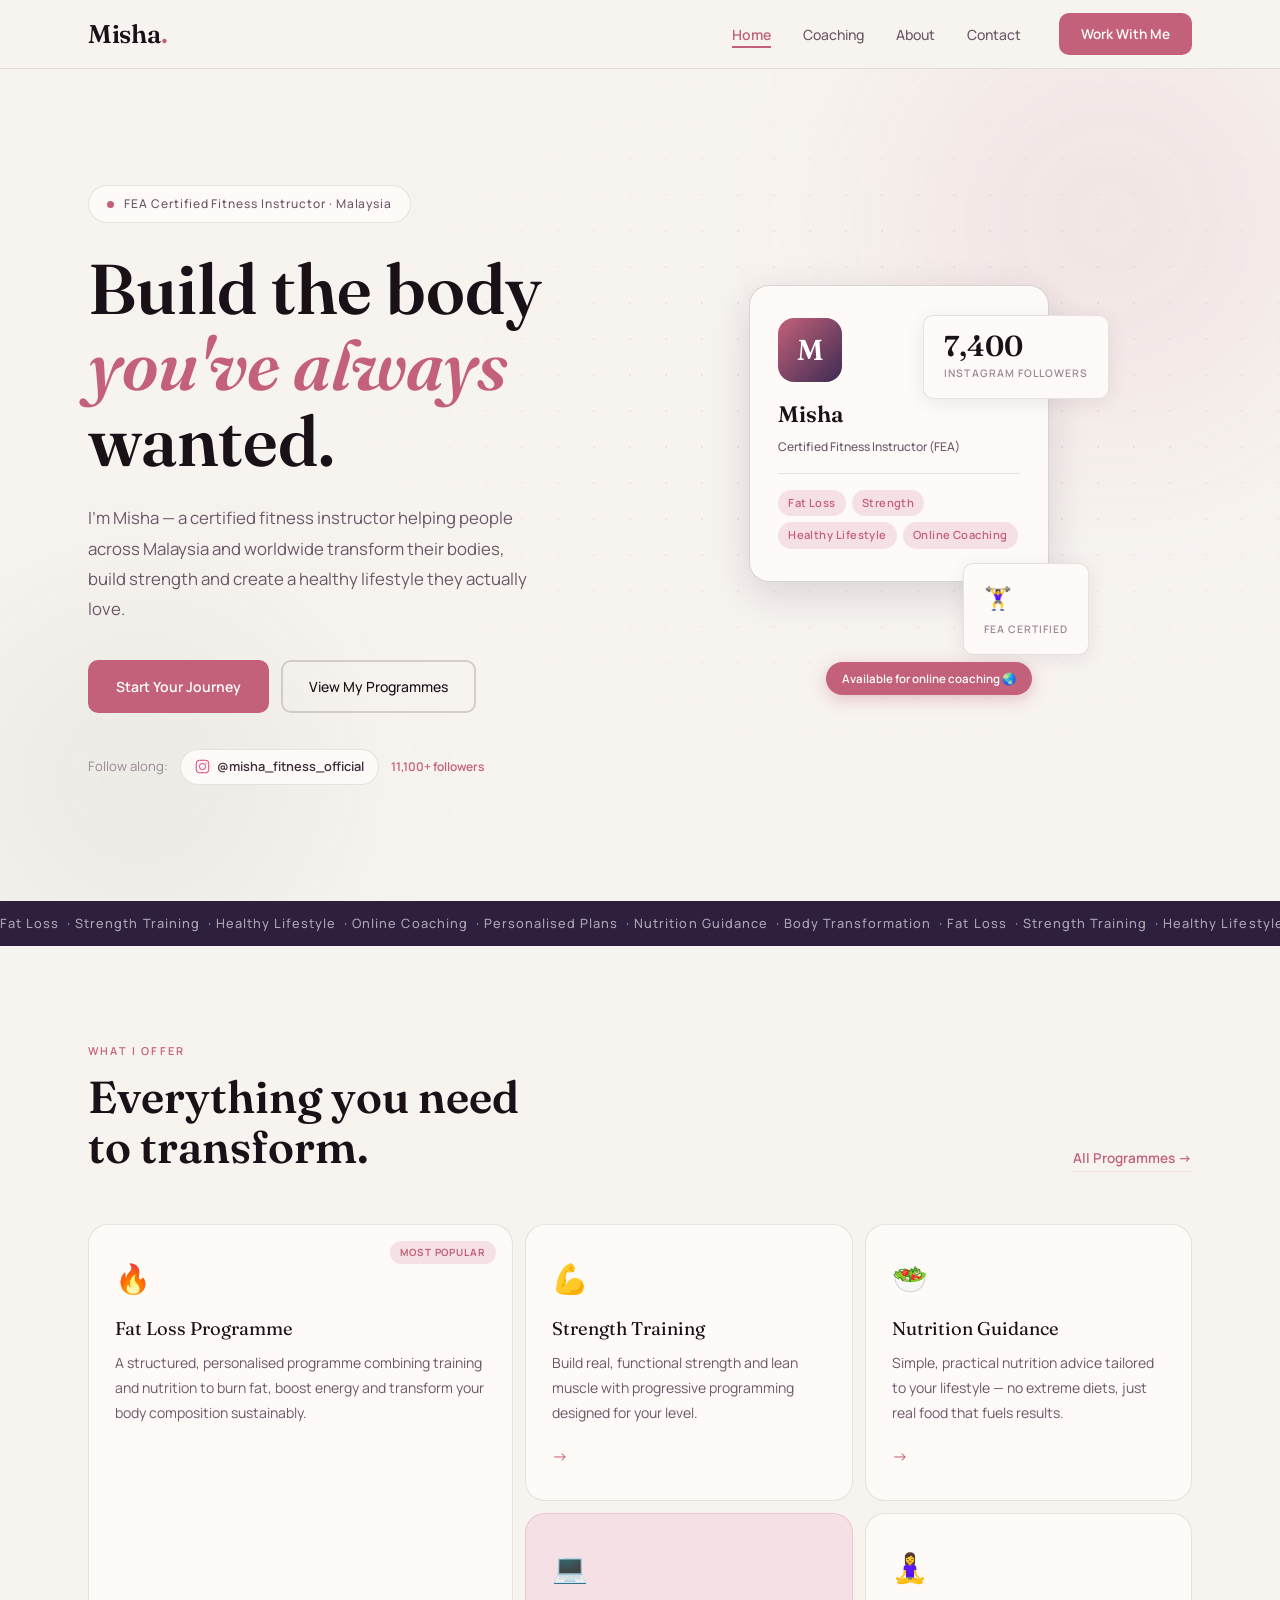
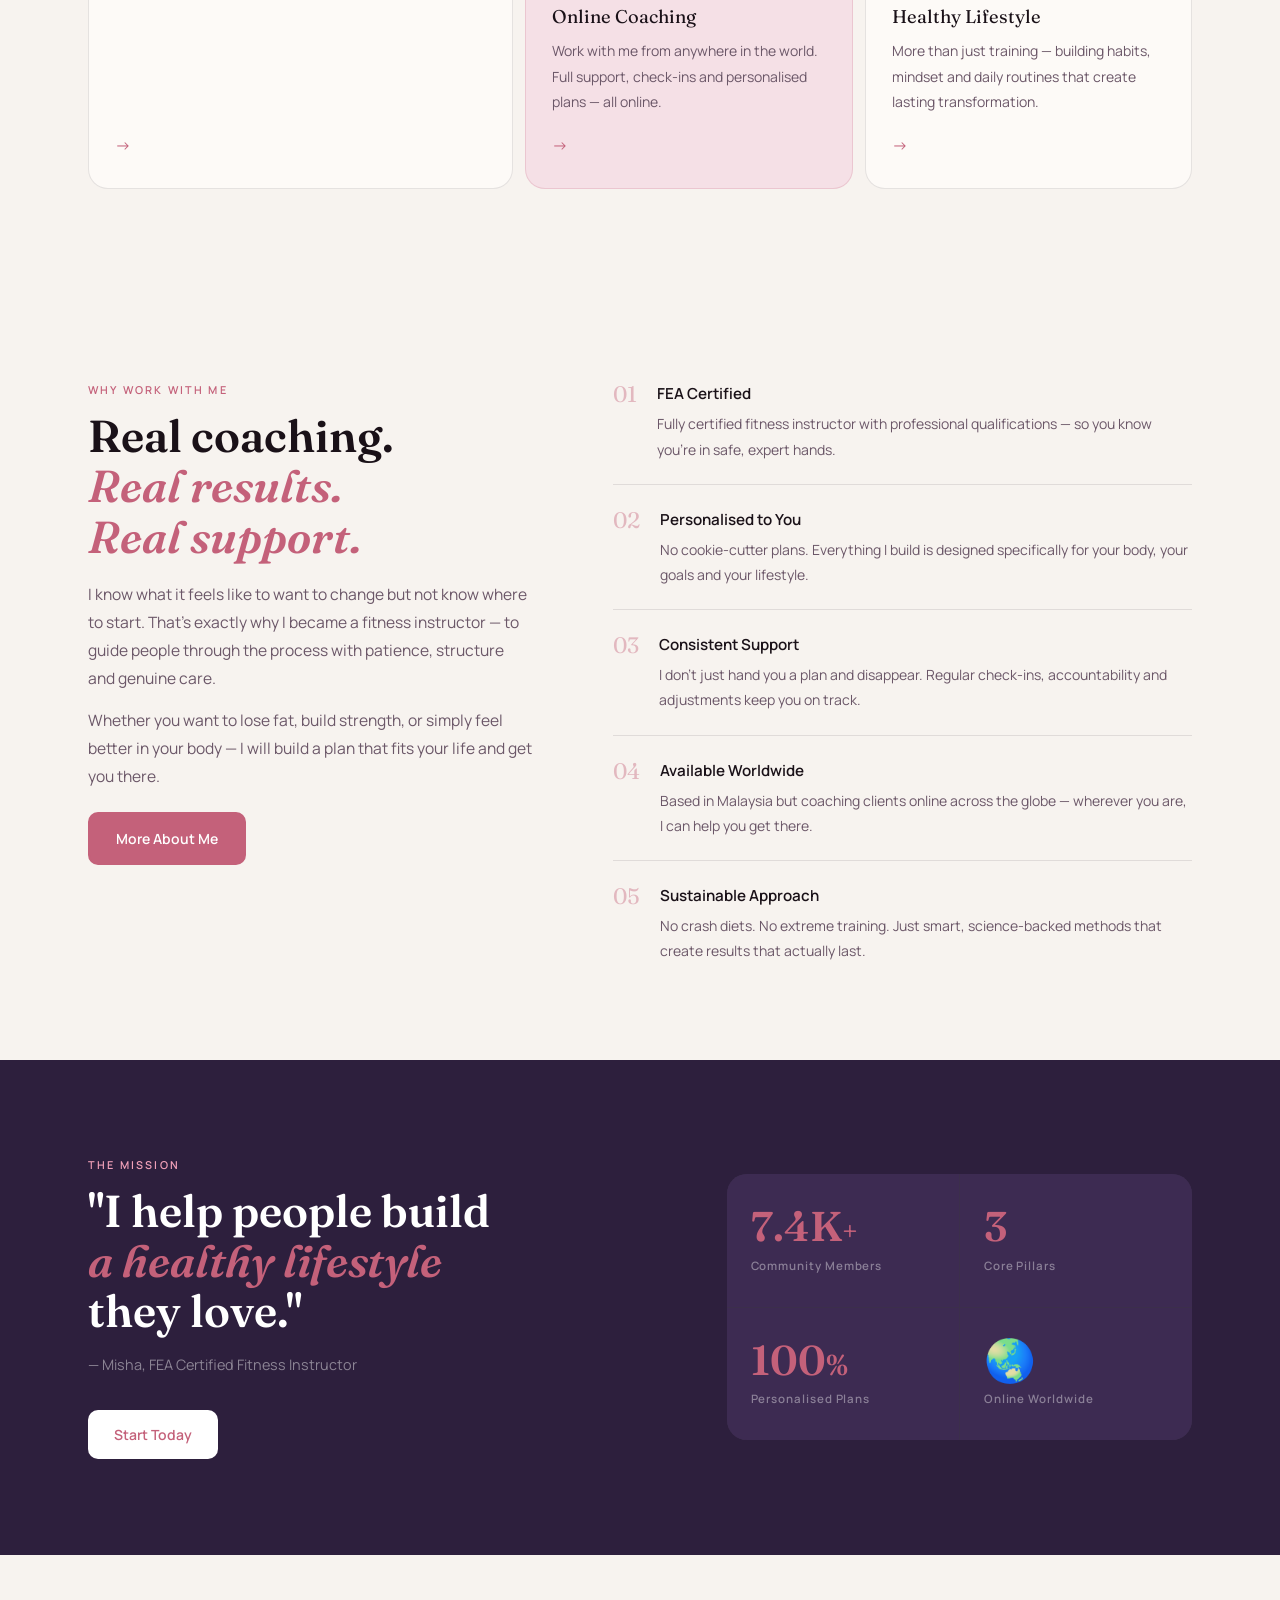
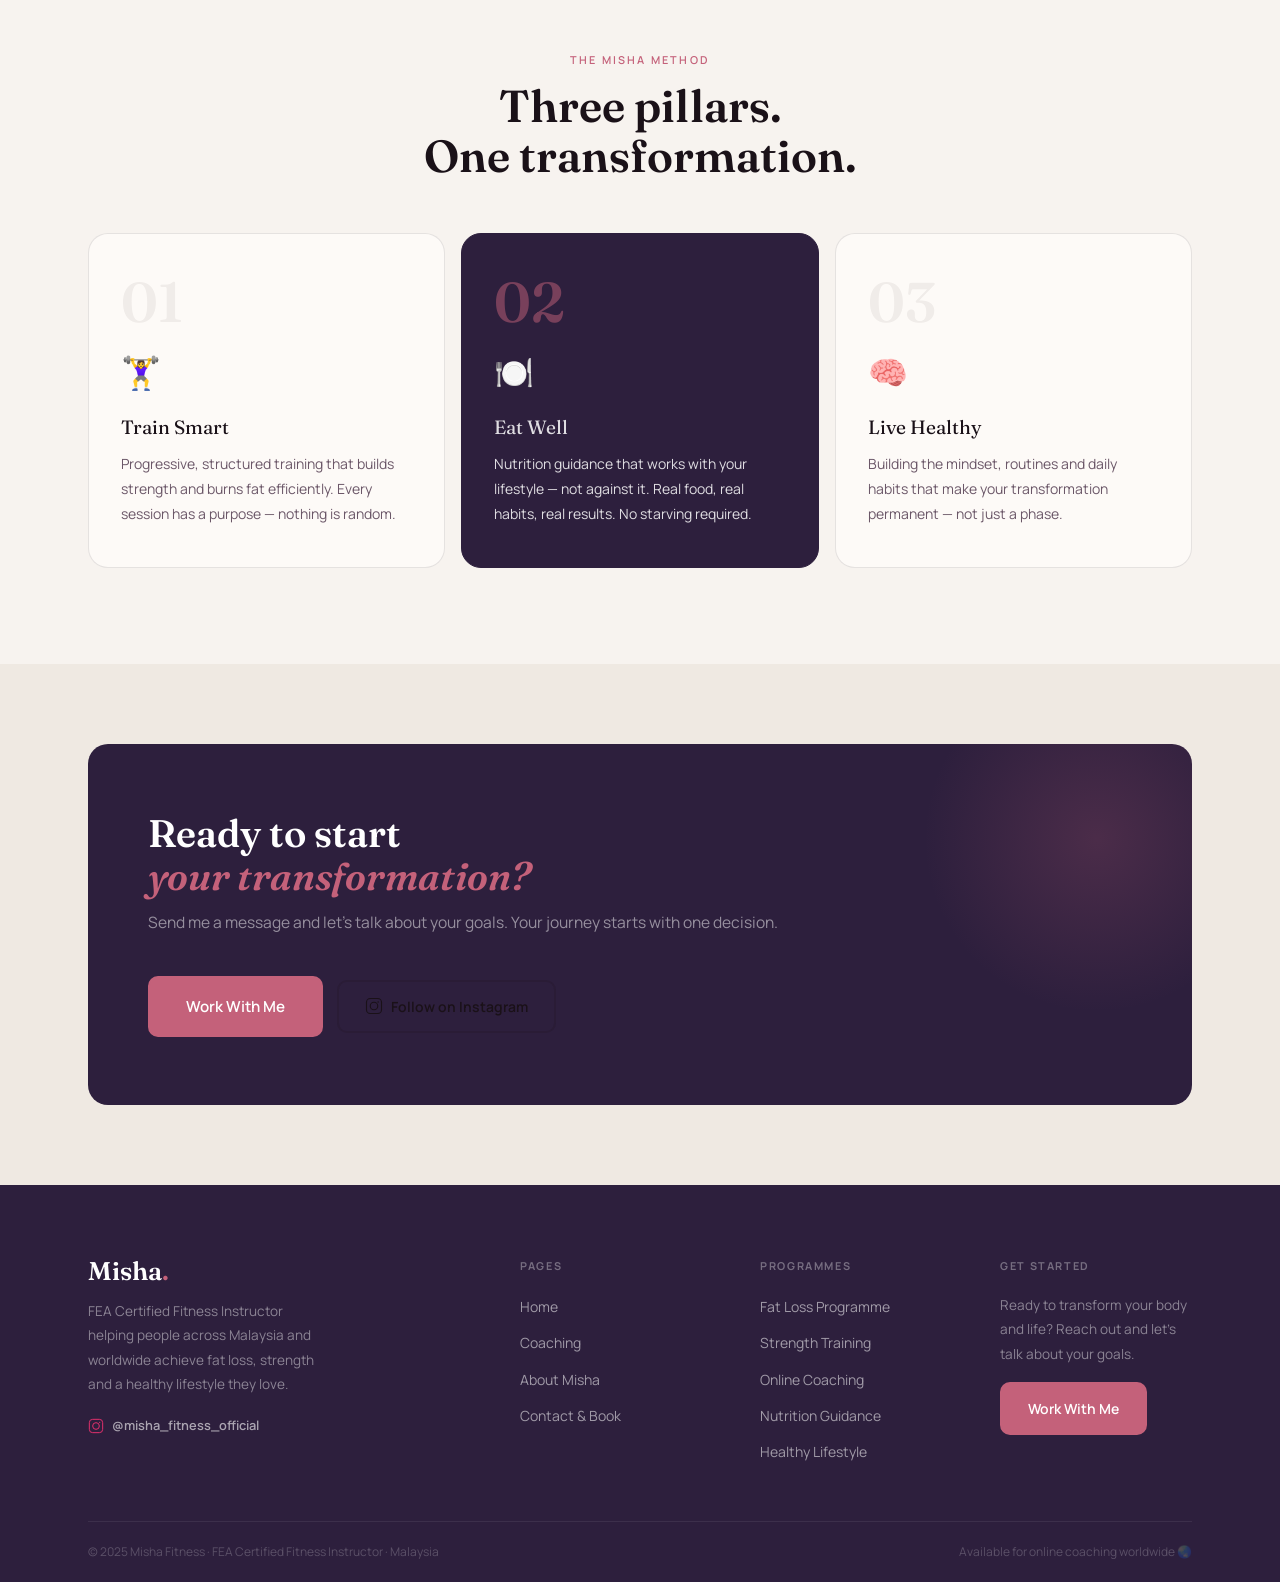
==== commit 53914d09: "index.html" ====
--- a/index.html
+++ b/index.html
@@ -68,7 +68,7 @@
             <svg viewBox="0 0 24 24" fill="none"><rect x="2" y="2" width="20" height="20" rx="5" stroke="currentColor" stroke-width="1.5"/><circle cx="12" cy="12" r="5" stroke="currentColor" stroke-width="1.5"/><circle cx="17.5" cy="6.5" r="1" fill="currentColor"/></svg>
             @misha_fitness_official
           </a>
-          <span class="social-count">1,100+ followers</span>
+          <span class="social-count">11,100+ followers</span>
         </div>
       </div>
       <div class="hero-right reveal-right">
